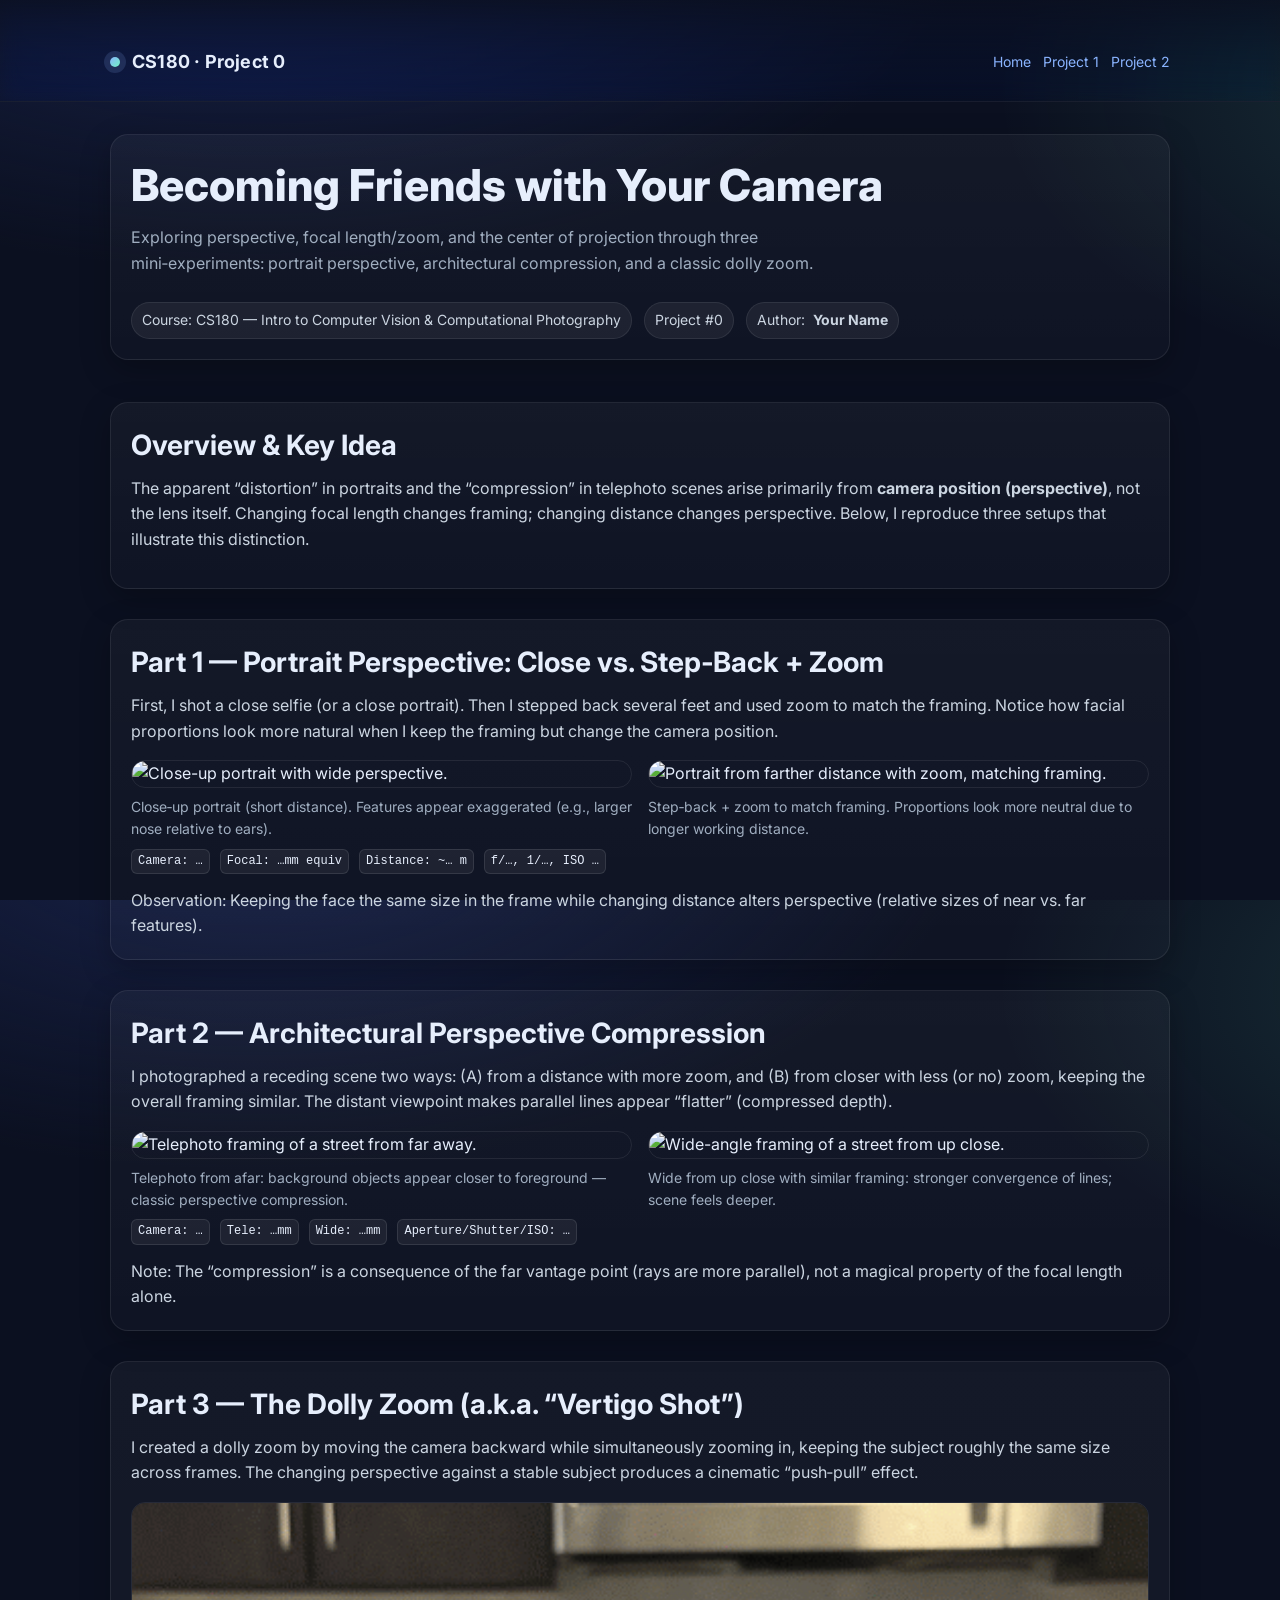
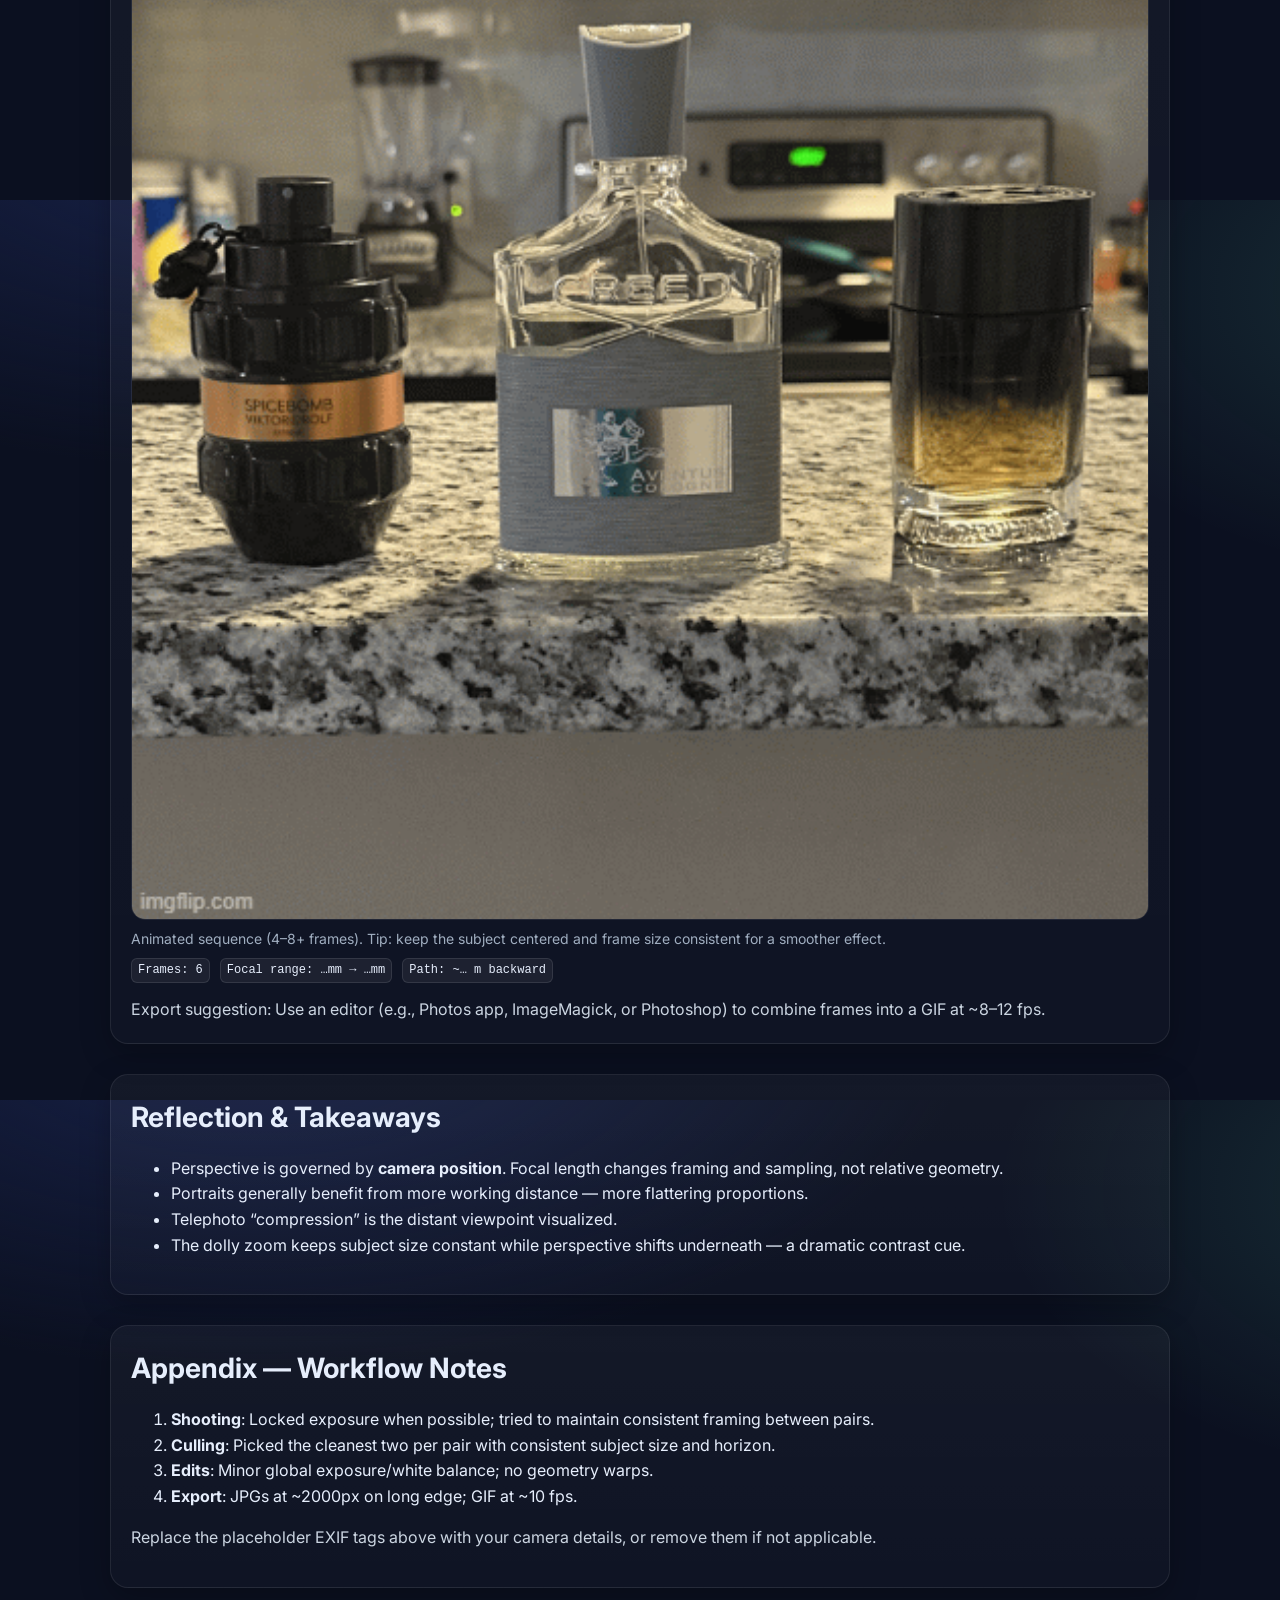
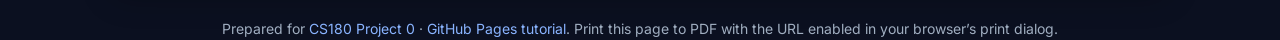
==== 0/index.html @ 9a2468c7 "next" ====
<!doctype html>
<html lang="en">
<head>
  <meta charset="utf-8" />
  <meta name="viewport" content="width=device-width, initial-scale=1" />
  <title>CS180 Project 0 — Becoming Friends with Your Camera</title>
  <meta name="description" content="CS180 Proj0: Selfie perspective, architectural perspective compression, and a dolly zoom GIF." />
  <link rel="preconnect" href="https://fonts.googleapis.com">
  <link rel="preconnect" href="https://fonts.gstatic.com" crossorigin>
  <link href="https://fonts.googleapis.com/css2?family=Inter:wght@400;500;600;800&display=swap" rel="stylesheet">
  <style>
    :root {
      --bg: #0b1020;
      --card: #111836;
      --muted: #a0aec0;
      --ink: #e6eefc;
      --accent: #8ab4ff;
      --accent2: #70f3c4;
      --ring: rgba(138, 180, 255, 0.45);
    }
    * { box-sizing: border-box; }
    html, body { height: 100%; }
    body {
      margin: 0; font-family: Inter, system-ui, -apple-system, Segoe UI, Roboto, Arial, sans-serif;
      color: var(--ink); background: radial-gradient(1200px 600px at 20% -10%, #18224a 0%, transparent 60%),
                          radial-gradient(900px 500px at 120% 10%, rgba(112,243,196,0.15) 0%, transparent 60%),
                          var(--bg);
      line-height: 1.6;
    }
    a { color: var(--accent); text-decoration: none; }
    a:hover { text-decoration: underline; }

    /* Layout */
    .container { width: 100%; max-width: 1100px; margin: 0 auto; padding: 0 20px; }
    header {
      padding: 48px 0 24px; position: sticky; top: 0; backdrop-filter: saturate(150%) blur(10px);
      background: linear-gradient(to bottom, rgba(11,16,32,0.8), rgba(11,16,32,0.3), transparent);
      border-bottom: 1px solid rgba(255,255,255,0.06);
      z-index: 20;
    }
    .brand { display: flex; align-items: center; gap: 12px; }
    .brand .dot { width: 10px; height: 10px; border-radius: 999px; background: linear-gradient(135deg, var(--accent), var(--accent2)); box-shadow: 0 0 0 6px rgba(138,180,255,0.15); }
    .brand h1 { font-size: 18px; margin: 0; font-weight: 700; letter-spacing: 0.2px; }

    .hero { padding: 32px 0 12px; }
    .title { font-size: clamp(28px, 4vw, 44px); line-height: 1.1; margin: 6px 0 10px; font-weight: 800; }
    .subtitle { color: var(--muted); max-width: 70ch; }
    .meta { margin-top: 10px; color: #cbd5e1; font-size: 14px; display:inline-flex; gap: 12px; align-items:center }
    .pill { display: inline-flex; align-items: center; gap: 8px; padding: 6px 10px; border-radius: 999px; background: rgba(255,255,255,0.06); border: 1px solid rgba(255,255,255,0.08); }

    .card { background: linear-gradient(180deg, rgba(255,255,255,0.04), rgba(255,255,255,0.02)); border: 1px solid rgba(255,255,255,0.08); border-radius: 18px; padding: 20px; box-shadow: 0 10px 30px rgba(0,0,0,0.25); }
    .section { margin: 30px 0; }
    .section h2 { margin: 0 0 8px; font-size: clamp(22px, 3vw, 28px); }
    .section p.lead { margin-top: 0; color: #cbd5e1; }

    .grid { display: grid; grid-template-columns: 1fr; gap: 16px; }
    @media (min-width: 860px) { .grid.two { grid-template-columns: 1fr 1fr; } }

    figure { margin: 0; display: grid; gap: 8px; }
    figure img, video { width: 100%; height: auto; border-radius: 14px; border: 1px solid rgba(255,255,255,0.08); display:block; }
    figcaption { font-size: 14px; color: var(--muted); }

    /* Details */
    .details { display: grid; gap: 8px; margin-top: 8px; }
    .details .row { display:flex; gap:10px; flex-wrap:wrap }
    .kbd { font-family: ui-monospace, SFMono-Regular, Menlo, Consolas, "Liberation Mono", monospace; font-size: 12px; padding: 2px 6px; border-radius: 6px; background: rgba(255,255,255,0.06); border: 1px solid rgba(255,255,255,0.1) }

    /* Footer */
    footer { margin: 40px 0 60px; color: var(--muted); text-align: center; font-size: 14px; }

    /* Simple lightbox on click */
    .lightbox img { cursor: zoom-in; }
    .lightbox.open { position: fixed; inset: 0; background: rgba(7,10,22,0.85); display: grid; place-items: center; padding: 40px; z-index: 50; }
    .lightbox.open img { max-width: min(1200px, 92vw); max-height: 90vh; border-radius: 18px; box-shadow: 0 20px 60px rgba(0,0,0,0.55); cursor: zoom-out; }
  </style>
</head>
<body>
  <header>
    <div class="container brand">
      <span class="dot" aria-hidden="true"></span>
      <h1>CS180 · Project 0</h1>
      <nav style="margin-left:auto;font-size:14px;display:flex;gap:12px">
        <a href="../">Home</a>
        <a href="../1/">Project 1</a>
        <a href="../2/">Project 2</a>
      </nav>
    </div>
  </header>

  <main class="container">
    <section class="hero">
      <div class="card">
        <h2 class="title">Becoming Friends with Your Camera</h2>
        <p class="subtitle">Exploring perspective, focal length/zoom, and the center of projection through three mini‑experiments: portrait perspective, architectural compression, and a classic dolly zoom.</p>
        <div class="meta">
          <span class="pill">Course: CS180 — Intro to Computer Vision & Computational Photography</span>
          <span class="pill">Project #0</span>
          <span class="pill">Author: <strong>Your Name</strong></span>
        </div>
      </div>
    </section>

    <!-- Overview / Thoughts -->
    <section class="section">
      <div class="card">
        <h2>Overview & Key Idea</h2>
        <p class="lead">The apparent “distortion” in portraits and the “compression” in telephoto scenes arise primarily from <strong>camera position (perspective)</strong>, not the lens itself. Changing focal length changes framing; changing distance changes perspective. Below, I reproduce three setups that illustrate this distinction.</p>
      </div>
    </section>

    <!-- Part 1: Selfie (Wrong vs Right) -->
    <section class="section">
      <div class="card">
        <h2>Part 1 — Portrait Perspective: Close vs. Step‑Back + Zoom</h2>
        <p class="lead">First, I shot a close selfie (or a close portrait). Then I stepped back several feet and used zoom to match the framing. Notice how facial proportions look more natural when I keep the framing but change the camera position.</p>
        <div class="grid two">
          <figure class="lightbox" onclick="openLightbox(event)">
            <!-- Replace src with your actual image path -->
            <img src="./media/selfie_close.jpg" alt="Close-up portrait with wide perspective." loading="lazy" />
            <figcaption>Close‑up portrait (short distance). Features appear exaggerated (e.g., larger nose relative to ears).</figcaption>
          </figure>
          <figure class="lightbox" onclick="openLightbox(event)">
            <img src="./media/selfie_zoom.jpg" alt="Portrait from farther distance with zoom, matching framing." loading="lazy" />
            <figcaption>Step‑back + zoom to match framing. Proportions look more neutral due to longer working distance.</figcaption>
          </figure>
        </div>
        <div class="details">
          <div class="row">
            <span class="kbd">Camera: …</span>
            <span class="kbd">Focal: …mm equiv</span>
            <span class="kbd">Distance: ~… m</span>
            <span class="kbd">f/…, 1/…, ISO …</span>
          </div>
          <p style="margin:6px 0 0;color:#cbd5e1">Observation: Keeping the face the same size in the frame while changing distance alters perspective (relative sizes of near vs. far features).</p>
        </div>
      </div>
    </section>

    <!-- Part 2: Architectural Perspective Compression -->
    <section class="section">
      <div class="card">
        <h2>Part 2 — Architectural Perspective Compression</h2>
        <p class="lead">I photographed a receding scene two ways: (A) from a distance with more zoom, and (B) from closer with less (or no) zoom, keeping the overall framing similar. The distant viewpoint makes parallel lines appear “flatter” (compressed depth).</p>
        <div class="grid two">
          <figure class="lightbox" onclick="openLightbox(event)">
            <img src="./media/street_tele.jpg" alt="Telephoto framing of a street from far away." loading="lazy" />
            <figcaption>Telephoto from afar: background objects appear closer to foreground — classic perspective compression.</figcaption>
          </figure>
          <figure class="lightbox" onclick="openLightbox(event)">
            <img src="./media/street_wide.jpg" alt="Wide-angle framing of a street from up close." loading="lazy" />
            <figcaption>Wide from up close with similar framing: stronger convergence of lines; scene feels deeper.</figcaption>
          </figure>
        </div>
        <div class="details">
          <div class="row">
            <span class="kbd">Camera: …</span>
            <span class="kbd">Tele: …mm</span>
            <span class="kbd">Wide: …mm</span>
            <span class="kbd">Aperture/Shutter/ISO: …</span>
          </div>
          <p style="margin:6px 0 0;color:#cbd5e1">Note: The “compression” is a consequence of the far vantage point (rays are more parallel), not a magical property of the focal length alone.</p>
        </div>
      </div>
    </section>

    <!-- Part 3: Dolly Zoom -->
    <section class="section">
      <div class="card">
        <h2>Part 3 — The Dolly Zoom (a.k.a. “Vertigo Shot”)</h2>
        <p class="lead">I created a dolly zoom by moving the camera backward while simultaneously zooming in, keeping the subject roughly the same size across frames. The changing perspective against a stable subject produces a cinematic “push‑pull” effect.</p>
        <figure class="lightbox" style="margin-top:10px" onclick="openLightbox(event)">
          <!-- Replace with your exported animated GIF -->
          <img src="./media/dolly_zoom.gif" alt="Animated GIF showing a dolly zoom sequence." loading="lazy" />
          <figcaption>Animated sequence (4–8+ frames). Tip: keep the subject centered and frame size consistent for a smoother effect.</figcaption>
        </figure>
        <div class="details">
          <div class="row">
            <span class="kbd">Frames: 6</span>
            <span class="kbd">Focal range: …mm → …mm</span>
            <span class="kbd">Path: ~… m backward</span>
          </div>
          <p style="margin:6px 0 0;color:#cbd5e1">Export suggestion: Use an editor (e.g., Photos app, ImageMagick, or Photoshop) to combine frames into a GIF at ~8–12 fps.</p>
        </div>
      </div>
    </section>

    <!-- Reflection / Takeaways -->
    <section class="section">
      <div class="card">
        <h2>Reflection & Takeaways</h2>
        <ul>
          <li>Perspective is governed by <strong>camera position</strong>. Focal length changes framing and sampling, not relative geometry.</li>
          <li>Portraits generally benefit from more working distance — more flattering proportions.</li>
          <li>Telephoto “compression” is the distant viewpoint visualized.</li>
          <li>The dolly zoom keeps subject size constant while perspective shifts underneath — a dramatic contrast cue.</li>
        </ul>
      </div>
    </section>

    <!-- Appendix: How I Shot This -->
    <section class="section">
      <div class="card">
        <h2>Appendix — Workflow Notes</h2>
        <ol>
          <li><strong>Shooting</strong>: Locked exposure when possible; tried to maintain consistent framing between pairs.</li>
          <li><strong>Culling</strong>: Picked the cleanest two per pair with consistent subject size and horizon.</li>
          <li><strong>Edits</strong>: Minor global exposure/white balance; no geometry warps.</li>
          <li><strong>Export</strong>: JPGs at ~2000px on long edge; GIF at ~10 fps.</li>
        </ol>
        <p style="color:#cbd5e1">Replace the placeholder EXIF tags above with your camera details, or remove them if not applicable.</p>
      </div>
    </section>
  </main>

  <footer class="container">
    <p>
      Prepared for <a href="https://cal-cs180.github.io/fa25/hw/proj0/index.html">CS180 Project 0</a> · <a href="https://cal-cs180.github.io/fa25/hw/gh-pages.html">GitHub Pages tutorial</a>. Print this page to PDF with the URL enabled in your browser’s print dialog.
    </p>
  </footer>

  <script>
    // Minimal “lightbox”: clicking any figure toggles a full-screen preview.
    function openLightbox(e) {
      const fig = e.currentTarget;
      fig.classList.add('open');
      function close(ev) {
        if (ev.target.tagName === 'IMG' || ev.target === fig) {
          fig.classList.remove('open');
          fig.removeEventListener('click', close);
        }
      }
      fig.addEventListener('click', close);
    }
  </script>
</body>
</html>
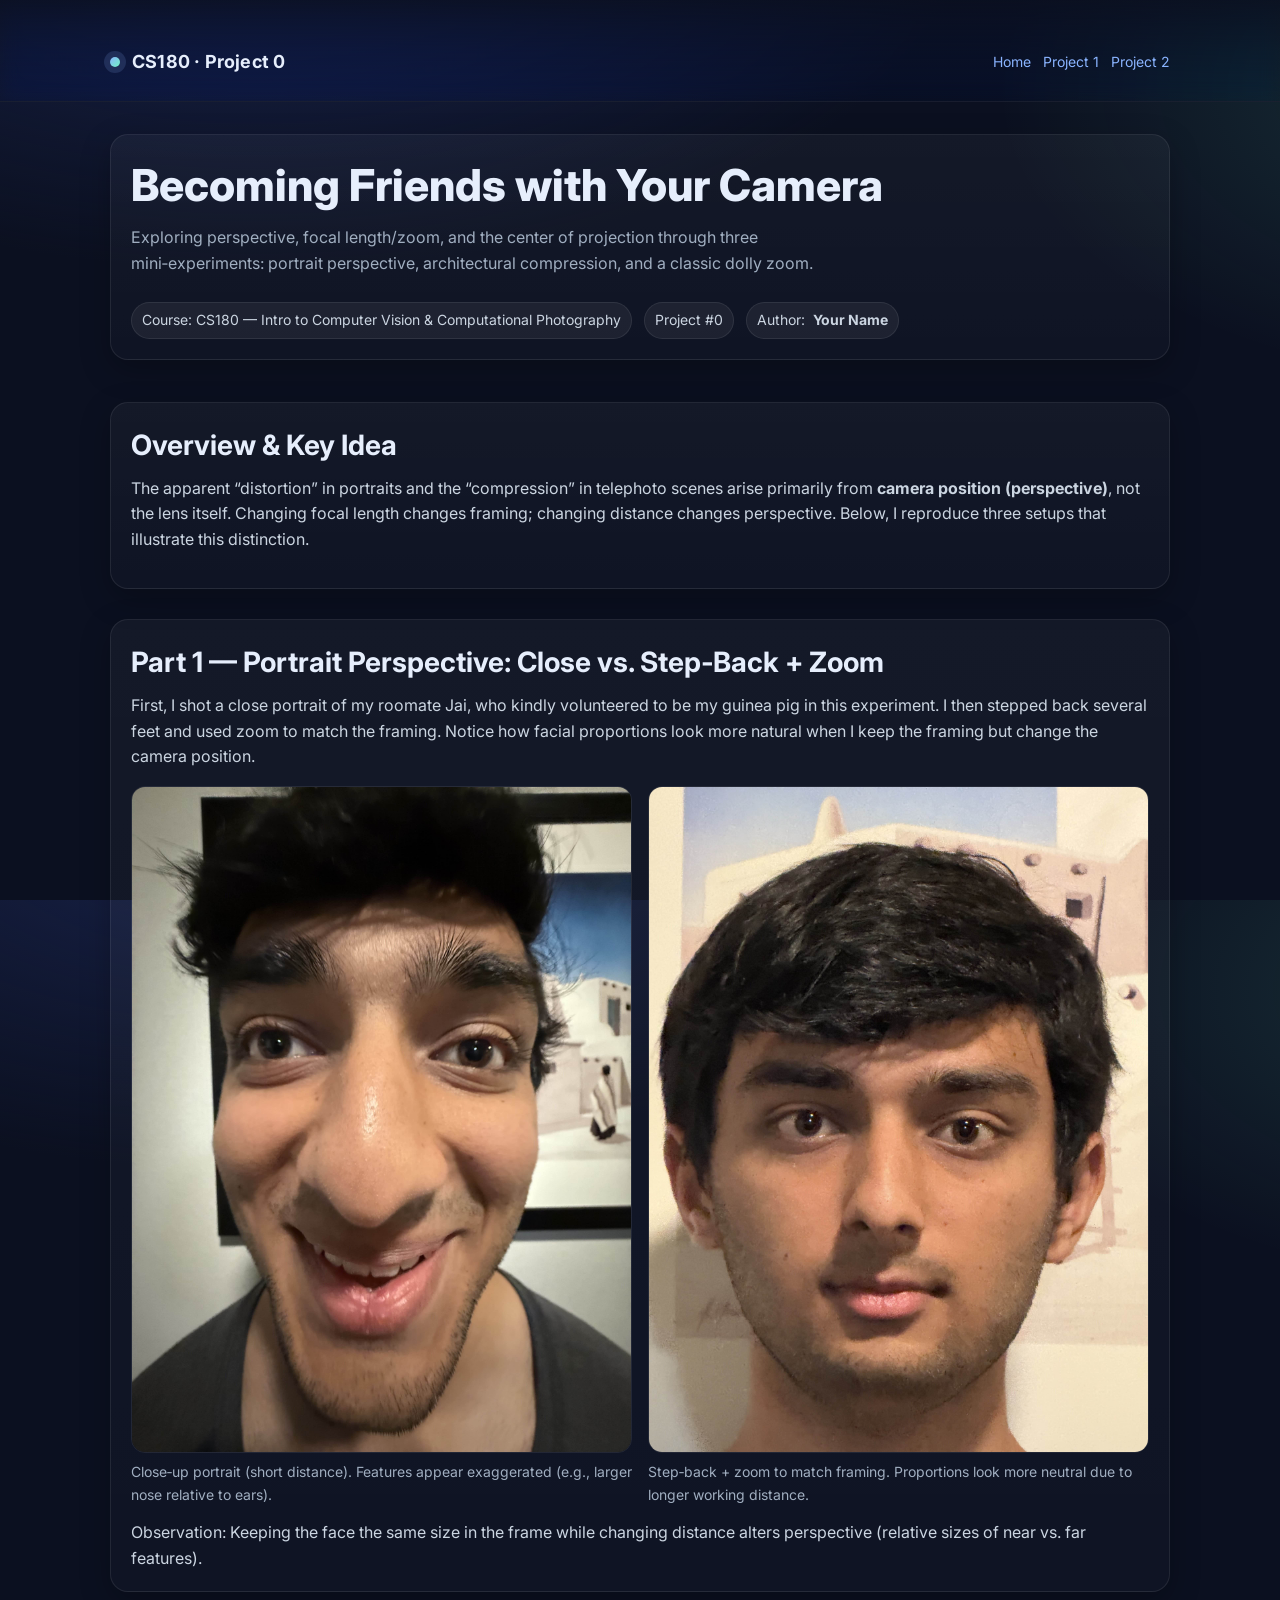
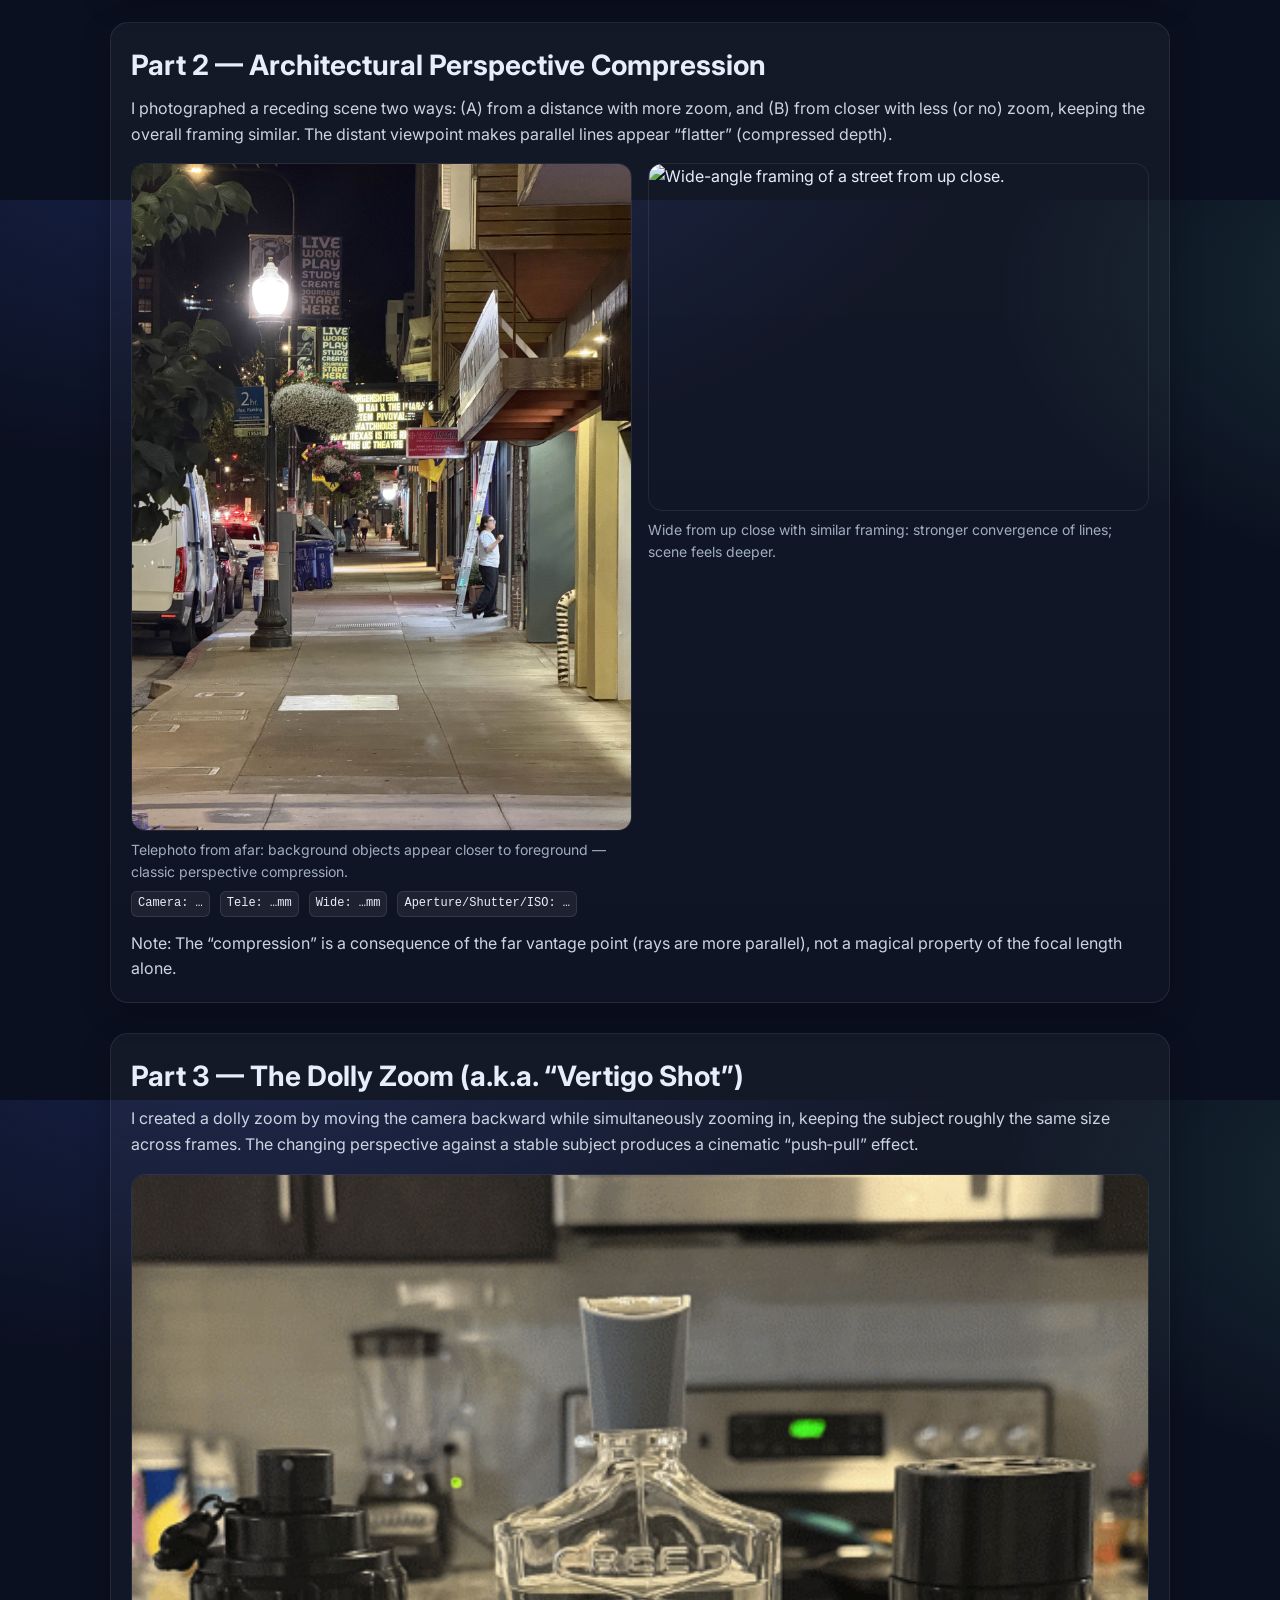
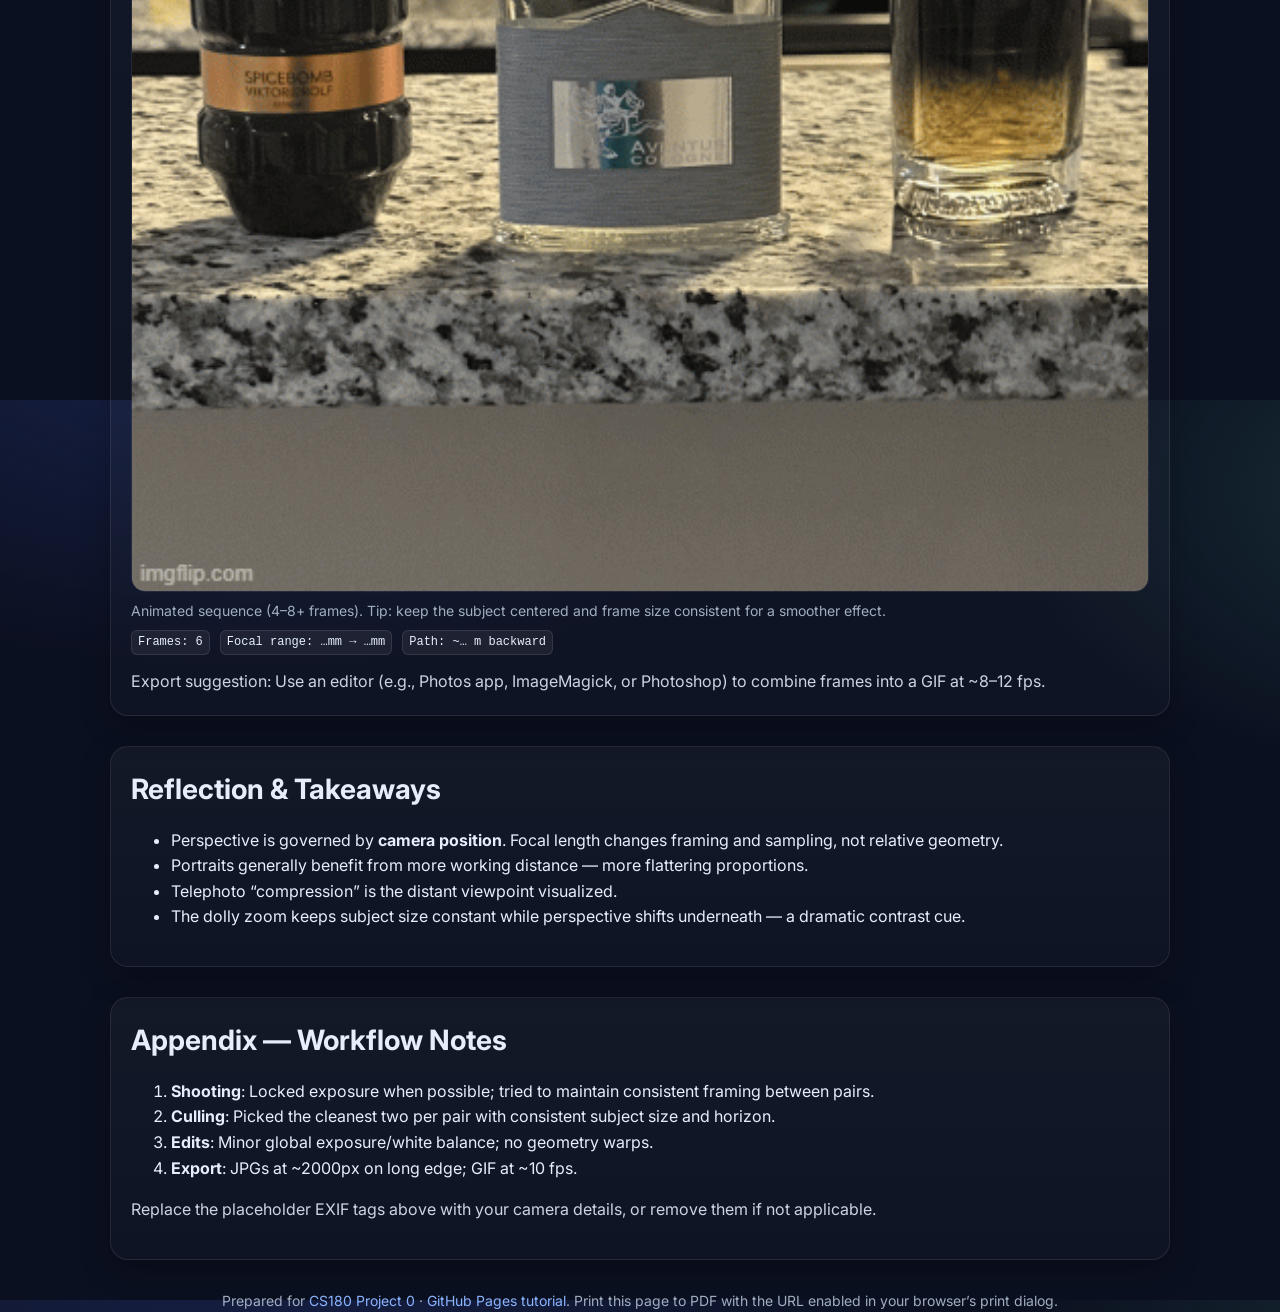
==== commit 2b0d3c77: "final?" ====
--- a/0/index.html
+++ b/0/index.html
@@ -112,7 +112,7 @@
     <section class="section">
       <div class="card">
         <h2>Part 1 — Portrait Perspective: Close vs. Step‑Back + Zoom</h2>
-        <p class="lead">First, I shot a close selfie (or a close portrait). Then I stepped back several feet and used zoom to match the framing. Notice how facial proportions look more natural when I keep the framing but change the camera position.</p>
+        <p class="lead">First, I shot a close portrait of my roomate Jai, who kindly volunteered to be my guinea pig in this experiment. I then stepped back several feet and used zoom to match the framing. Notice how facial proportions look more natural when I keep the framing but change the camera position.</p>
         <div class="grid two">
           <figure class="lightbox" onclick="openLightbox(event)">
             <!-- Replace src with your actual image path -->
@@ -125,12 +125,6 @@
           </figure>
         </div>
         <div class="details">
-          <div class="row">
-            <span class="kbd">Camera: …</span>
-            <span class="kbd">Focal: …mm equiv</span>
-            <span class="kbd">Distance: ~… m</span>
-            <span class="kbd">f/…, 1/…, ISO …</span>
-          </div>
           <p style="margin:6px 0 0;color:#cbd5e1">Observation: Keeping the face the same size in the frame while changing distance alters perspective (relative sizes of near vs. far features).</p>
         </div>
       </div>
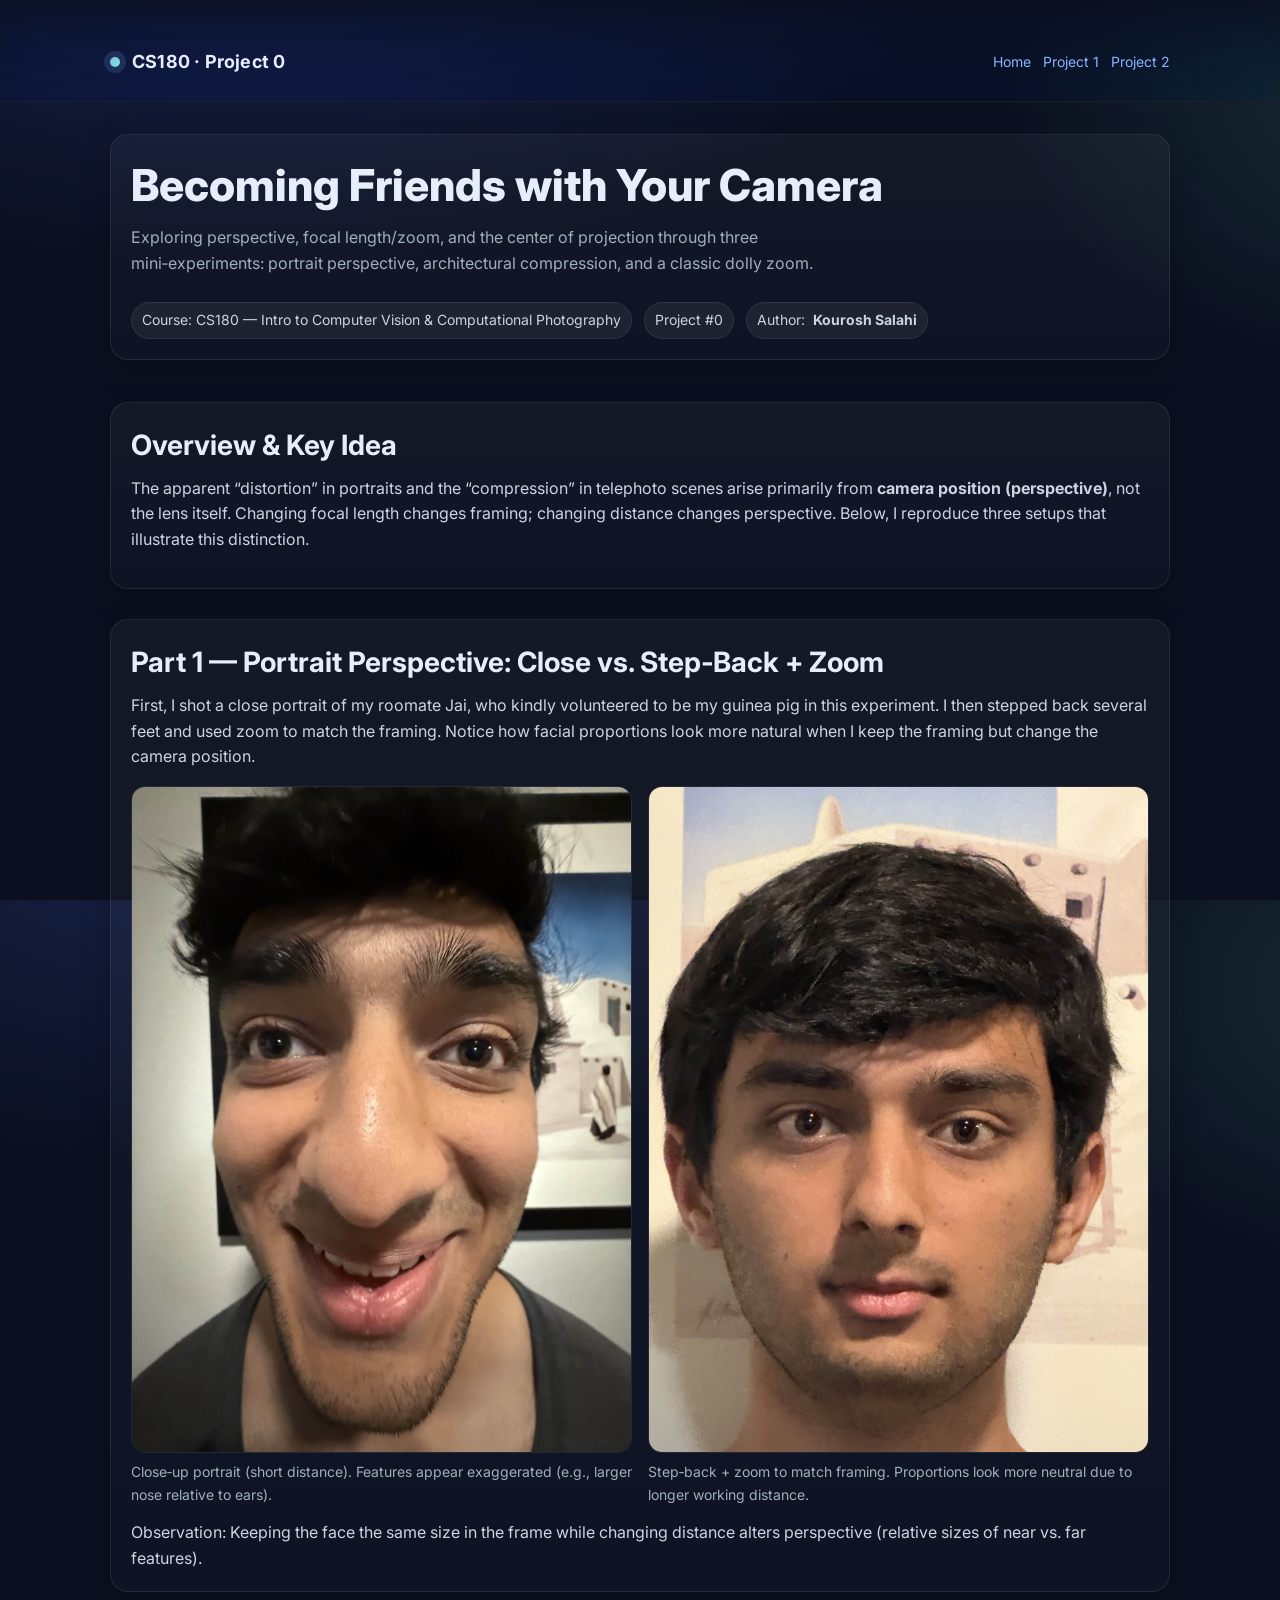
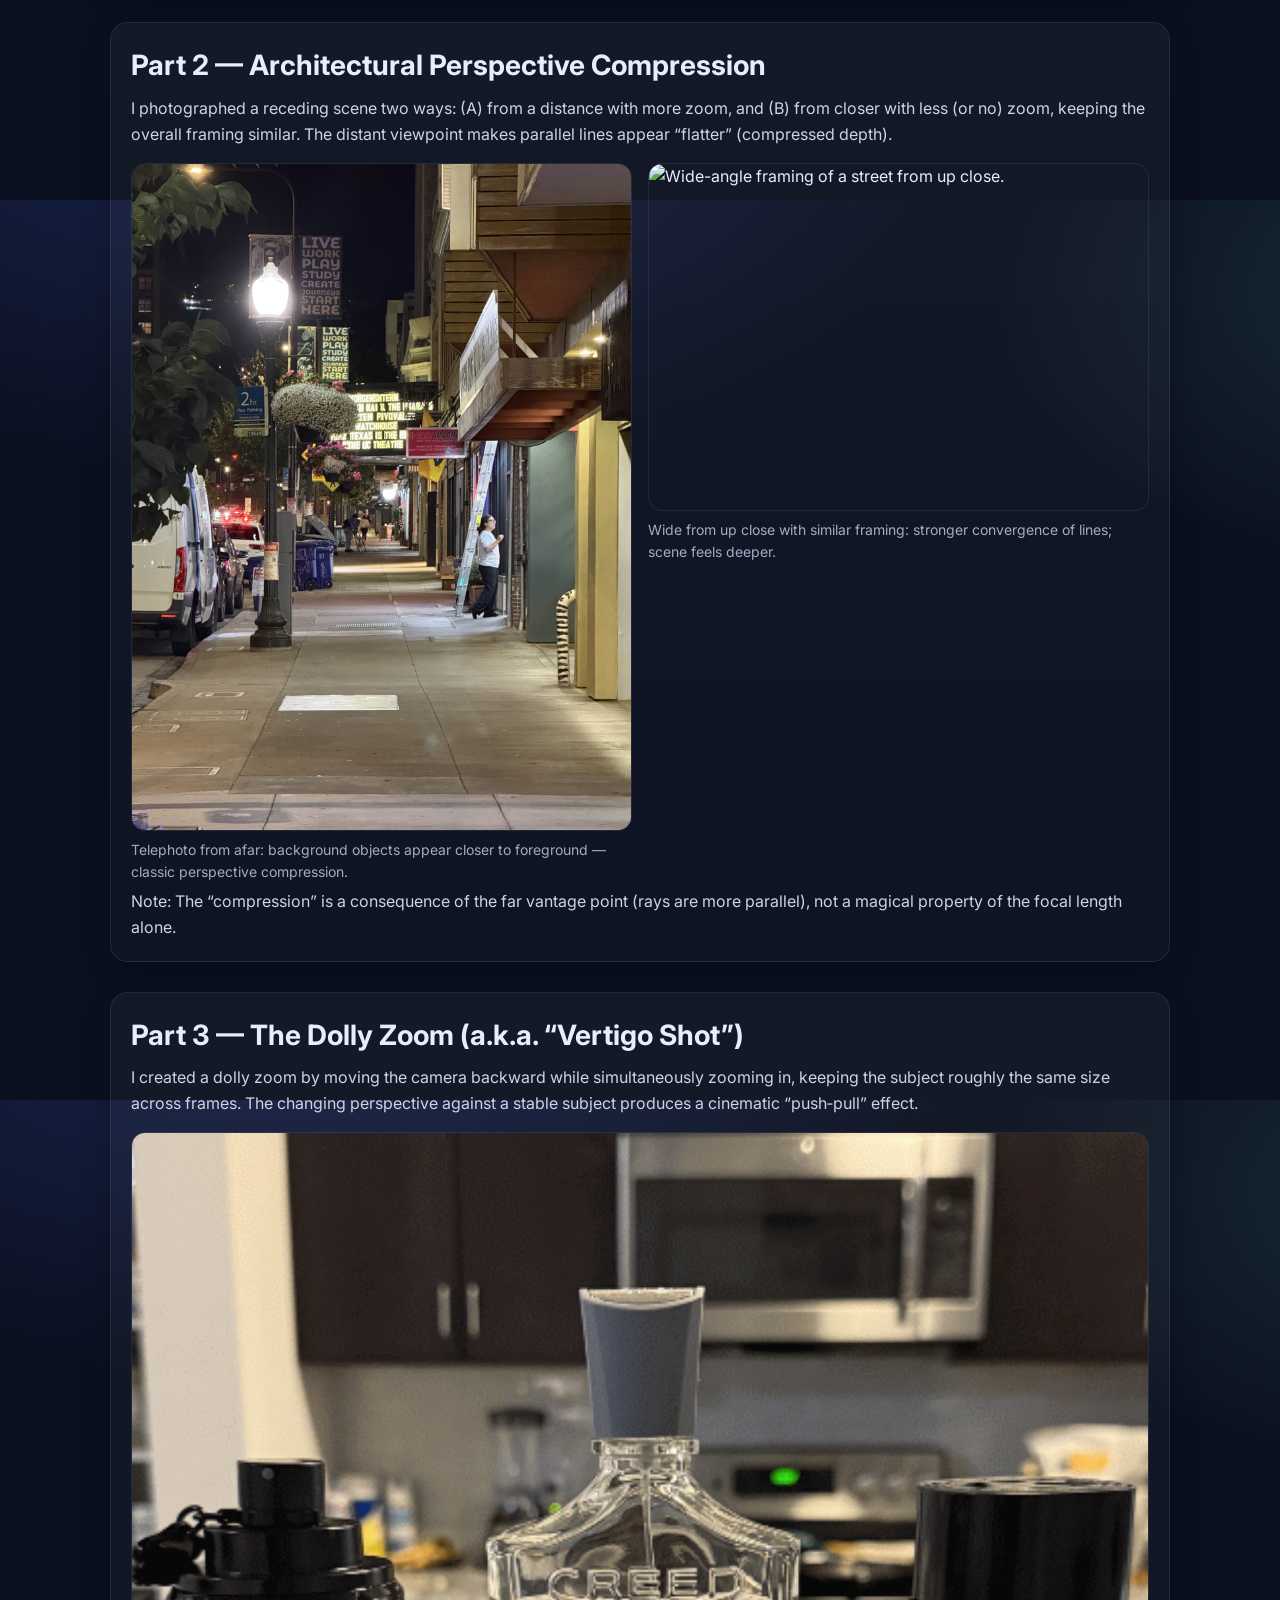
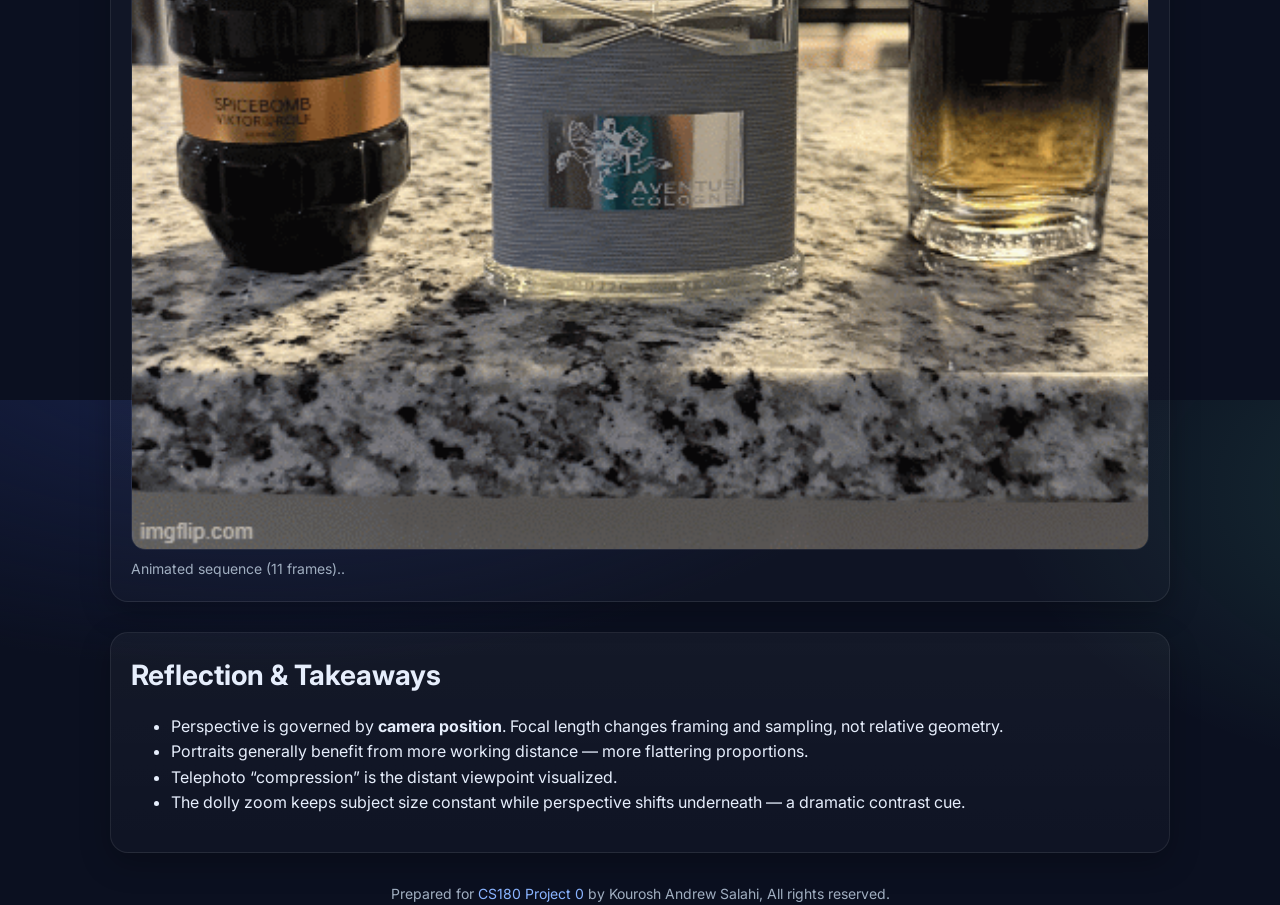
==== commit bdc9bf76: "cleaner" ====
--- a/0/index.html
+++ b/0/index.html
@@ -95,7 +95,7 @@
         <div class="meta">
           <span class="pill">Course: CS180 — Intro to Computer Vision & Computational Photography</span>
           <span class="pill">Project #0</span>
-          <span class="pill">Author: <strong>Your Name</strong></span>
+          <span class="pill">Author: <strong>Kourosh Salahi</strong></span>
         </div>
       </div>
     </section>
@@ -145,13 +145,6 @@
             <figcaption>Wide from up close with similar framing: stronger convergence of lines; scene feels deeper.</figcaption>
           </figure>
         </div>
-        <div class="details">
-          <div class="row">
-            <span class="kbd">Camera: …</span>
-            <span class="kbd">Tele: …mm</span>
-            <span class="kbd">Wide: …mm</span>
-            <span class="kbd">Aperture/Shutter/ISO: …</span>
-          </div>
           <p style="margin:6px 0 0;color:#cbd5e1">Note: The “compression” is a consequence of the far vantage point (rays are more parallel), not a magical property of the focal length alone.</p>
         </div>
       </div>
@@ -165,16 +158,8 @@
         <figure class="lightbox" style="margin-top:10px" onclick="openLightbox(event)">
           <!-- Replace with your exported animated GIF -->
           <img src="./media/dolly_zoom.gif" alt="Animated GIF showing a dolly zoom sequence." loading="lazy" />
-          <figcaption>Animated sequence (4–8+ frames). Tip: keep the subject centered and frame size consistent for a smoother effect.</figcaption>
+          <figcaption>Animated sequence (11 frames)..</figcaption>
         </figure>
-        <div class="details">
-          <div class="row">
-            <span class="kbd">Frames: 6</span>
-            <span class="kbd">Focal range: …mm → …mm</span>
-            <span class="kbd">Path: ~… m backward</span>
-          </div>
-          <p style="margin:6px 0 0;color:#cbd5e1">Export suggestion: Use an editor (e.g., Photos app, ImageMagick, or Photoshop) to combine frames into a GIF at ~8–12 fps.</p>
-        </div>
       </div>
     </section>
 
@@ -191,24 +176,11 @@
       </div>
     </section>
 
-    <!-- Appendix: How I Shot This -->
-    <section class="section">
-      <div class="card">
-        <h2>Appendix — Workflow Notes</h2>
-        <ol>
-          <li><strong>Shooting</strong>: Locked exposure when possible; tried to maintain consistent framing between pairs.</li>
-          <li><strong>Culling</strong>: Picked the cleanest two per pair with consistent subject size and horizon.</li>
-          <li><strong>Edits</strong>: Minor global exposure/white balance; no geometry warps.</li>
-          <li><strong>Export</strong>: JPGs at ~2000px on long edge; GIF at ~10 fps.</li>
-        </ol>
-        <p style="color:#cbd5e1">Replace the placeholder EXIF tags above with your camera details, or remove them if not applicable.</p>
-      </div>
-    </section>
   </main>
 
   <footer class="container">
     <p>
-      Prepared for <a href="https://cal-cs180.github.io/fa25/hw/proj0/index.html">CS180 Project 0</a> · <a href="https://cal-cs180.github.io/fa25/hw/gh-pages.html">GitHub Pages tutorial</a>. Print this page to PDF with the URL enabled in your browser’s print dialog.
+      Prepared for <a href="https://cal-cs180.github.io/fa25/hw/proj0/index.html">CS180 Project 0</a> by Kourosh Andrew Salahi, All rights reserved. 
     </p>
   </footer>
 
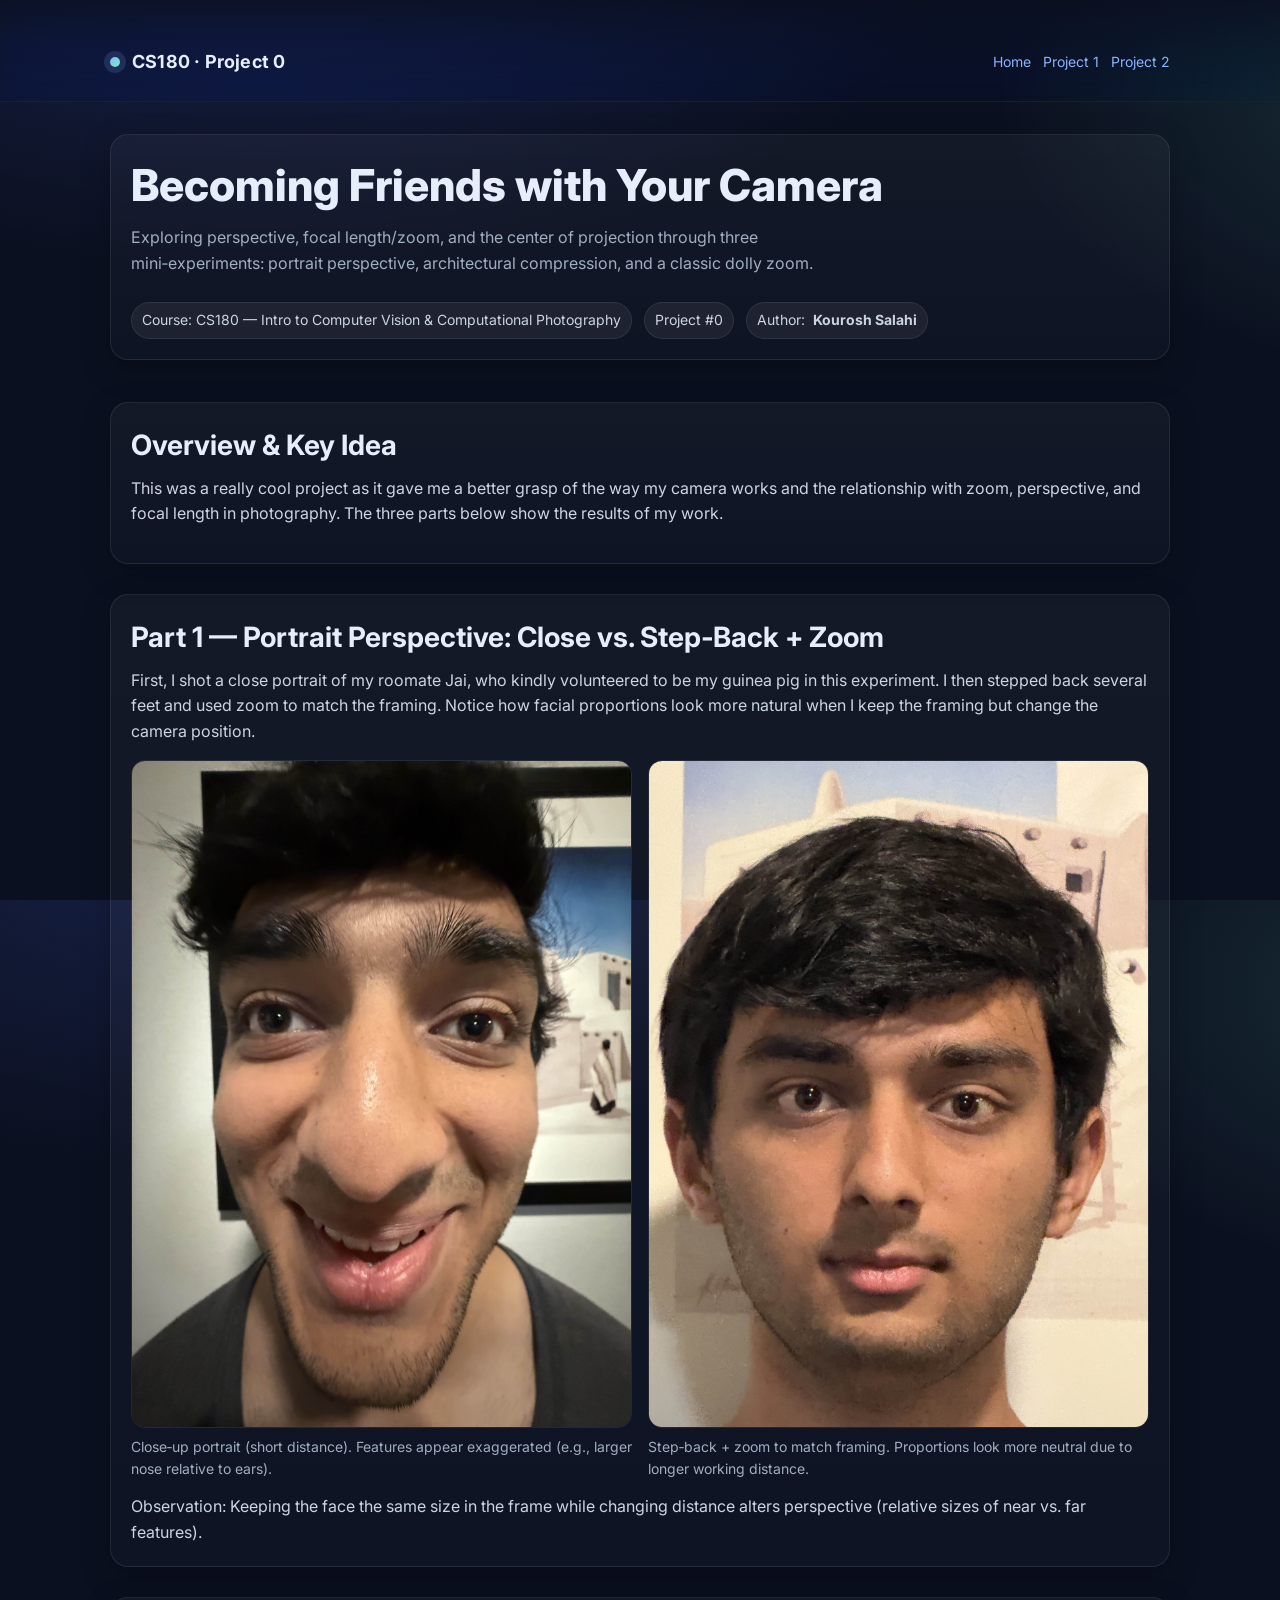
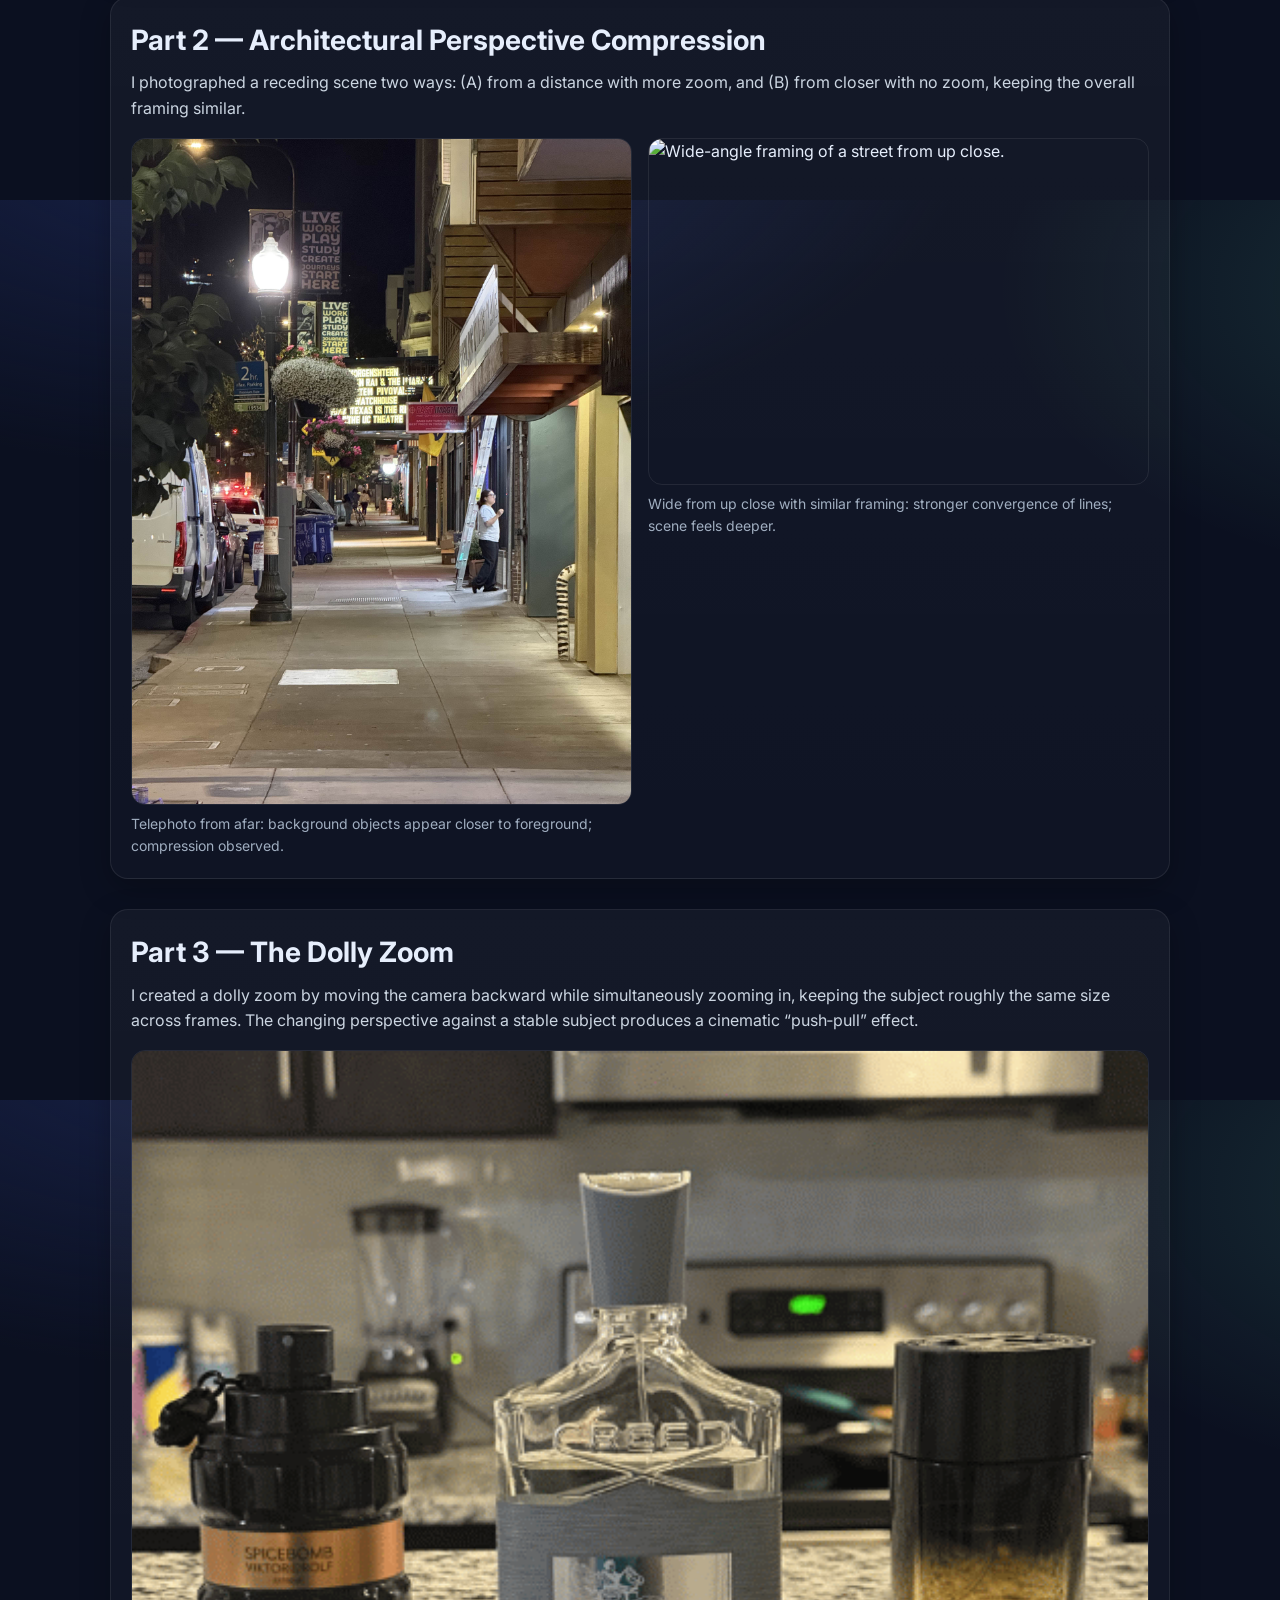
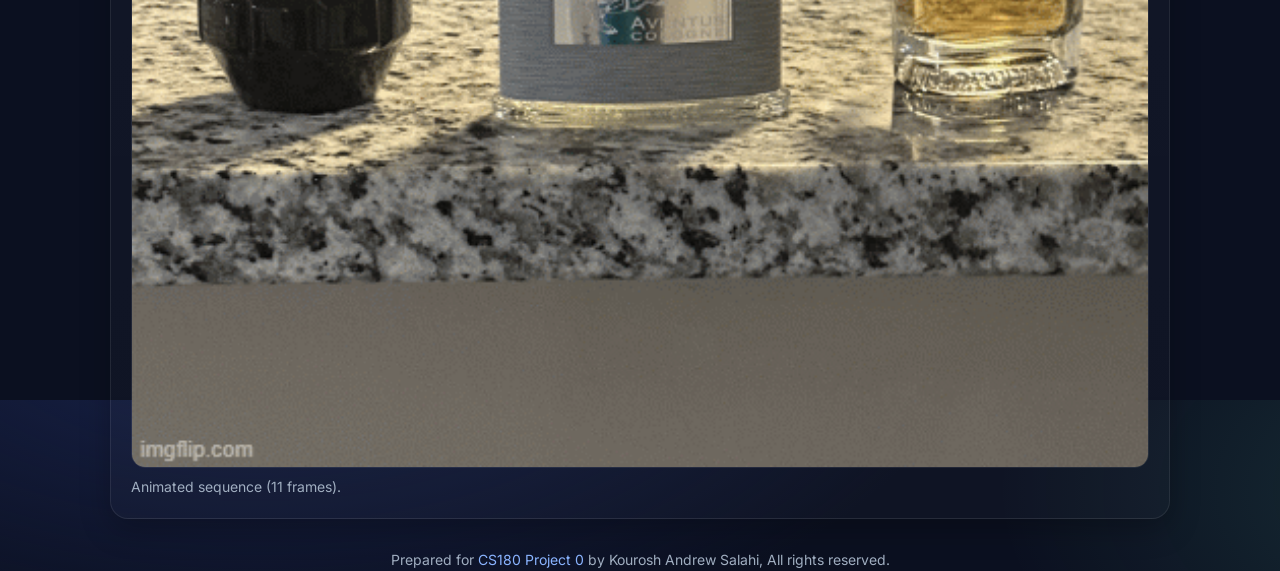
==== commit 6e7a5155: "final" ====
--- a/0/index.html
+++ b/0/index.html
@@ -104,7 +104,7 @@
     <section class="section">
       <div class="card">
         <h2>Overview & Key Idea</h2>
-        <p class="lead">The apparent “distortion” in portraits and the “compression” in telephoto scenes arise primarily from <strong>camera position (perspective)</strong>, not the lens itself. Changing focal length changes framing; changing distance changes perspective. Below, I reproduce three setups that illustrate this distinction.</p>
+        <p class="lead">This was a really cool project as it gave me a better grasp of the way my camera works and the relationship with zoom, perspective, and focal length in photography. The three parts below show the results of my work. </p>
       </div>
     </section>
 
@@ -134,45 +134,29 @@
     <section class="section">
       <div class="card">
         <h2>Part 2 — Architectural Perspective Compression</h2>
-        <p class="lead">I photographed a receding scene two ways: (A) from a distance with more zoom, and (B) from closer with less (or no) zoom, keeping the overall framing similar. The distant viewpoint makes parallel lines appear “flatter” (compressed depth).</p>
+        <p class="lead">I photographed a receding scene two ways: (A) from a distance with more zoom, and (B) from closer with no zoom, keeping the overall framing similar. </p>
         <div class="grid two">
           <figure class="lightbox" onclick="openLightbox(event)">
             <img src="./media/street_tele.jpg" alt="Telephoto framing of a street from far away." loading="lazy" />
-            <figcaption>Telephoto from afar: background objects appear closer to foreground — classic perspective compression.</figcaption>
+            <figcaption>Telephoto from afar: background objects appear closer to foreground; compression observed.</figcaption>
           </figure>
           <figure class="lightbox" onclick="openLightbox(event)">
             <img src="./media/street_wide.jpg" alt="Wide-angle framing of a street from up close." loading="lazy" />
             <figcaption>Wide from up close with similar framing: stronger convergence of lines; scene feels deeper.</figcaption>
           </figure>
-        </div>
-          <p style="margin:6px 0 0;color:#cbd5e1">Note: The “compression” is a consequence of the far vantage point (rays are more parallel), not a magical property of the focal length alone.</p>
-        </div>
       </div>
     </section>
 
     <!-- Part 3: Dolly Zoom -->
     <section class="section">
       <div class="card">
-        <h2>Part 3 — The Dolly Zoom (a.k.a. “Vertigo Shot”)</h2>
+        <h2>Part 3 — The Dolly Zoom </h2>
         <p class="lead">I created a dolly zoom by moving the camera backward while simultaneously zooming in, keeping the subject roughly the same size across frames. The changing perspective against a stable subject produces a cinematic “push‑pull” effect.</p>
         <figure class="lightbox" style="margin-top:10px" onclick="openLightbox(event)">
           <!-- Replace with your exported animated GIF -->
           <img src="./media/dolly_zoom.gif" alt="Animated GIF showing a dolly zoom sequence." loading="lazy" />
-          <figcaption>Animated sequence (11 frames)..</figcaption>
+          <figcaption>Animated sequence (11 frames).</figcaption>
         </figure>
-      </div>
-    </section>
-
-    <!-- Reflection / Takeaways -->
-    <section class="section">
-      <div class="card">
-        <h2>Reflection & Takeaways</h2>
-        <ul>
-          <li>Perspective is governed by <strong>camera position</strong>. Focal length changes framing and sampling, not relative geometry.</li>
-          <li>Portraits generally benefit from more working distance — more flattering proportions.</li>
-          <li>Telephoto “compression” is the distant viewpoint visualized.</li>
-          <li>The dolly zoom keeps subject size constant while perspective shifts underneath — a dramatic contrast cue.</li>
-        </ul>
       </div>
     </section>
 
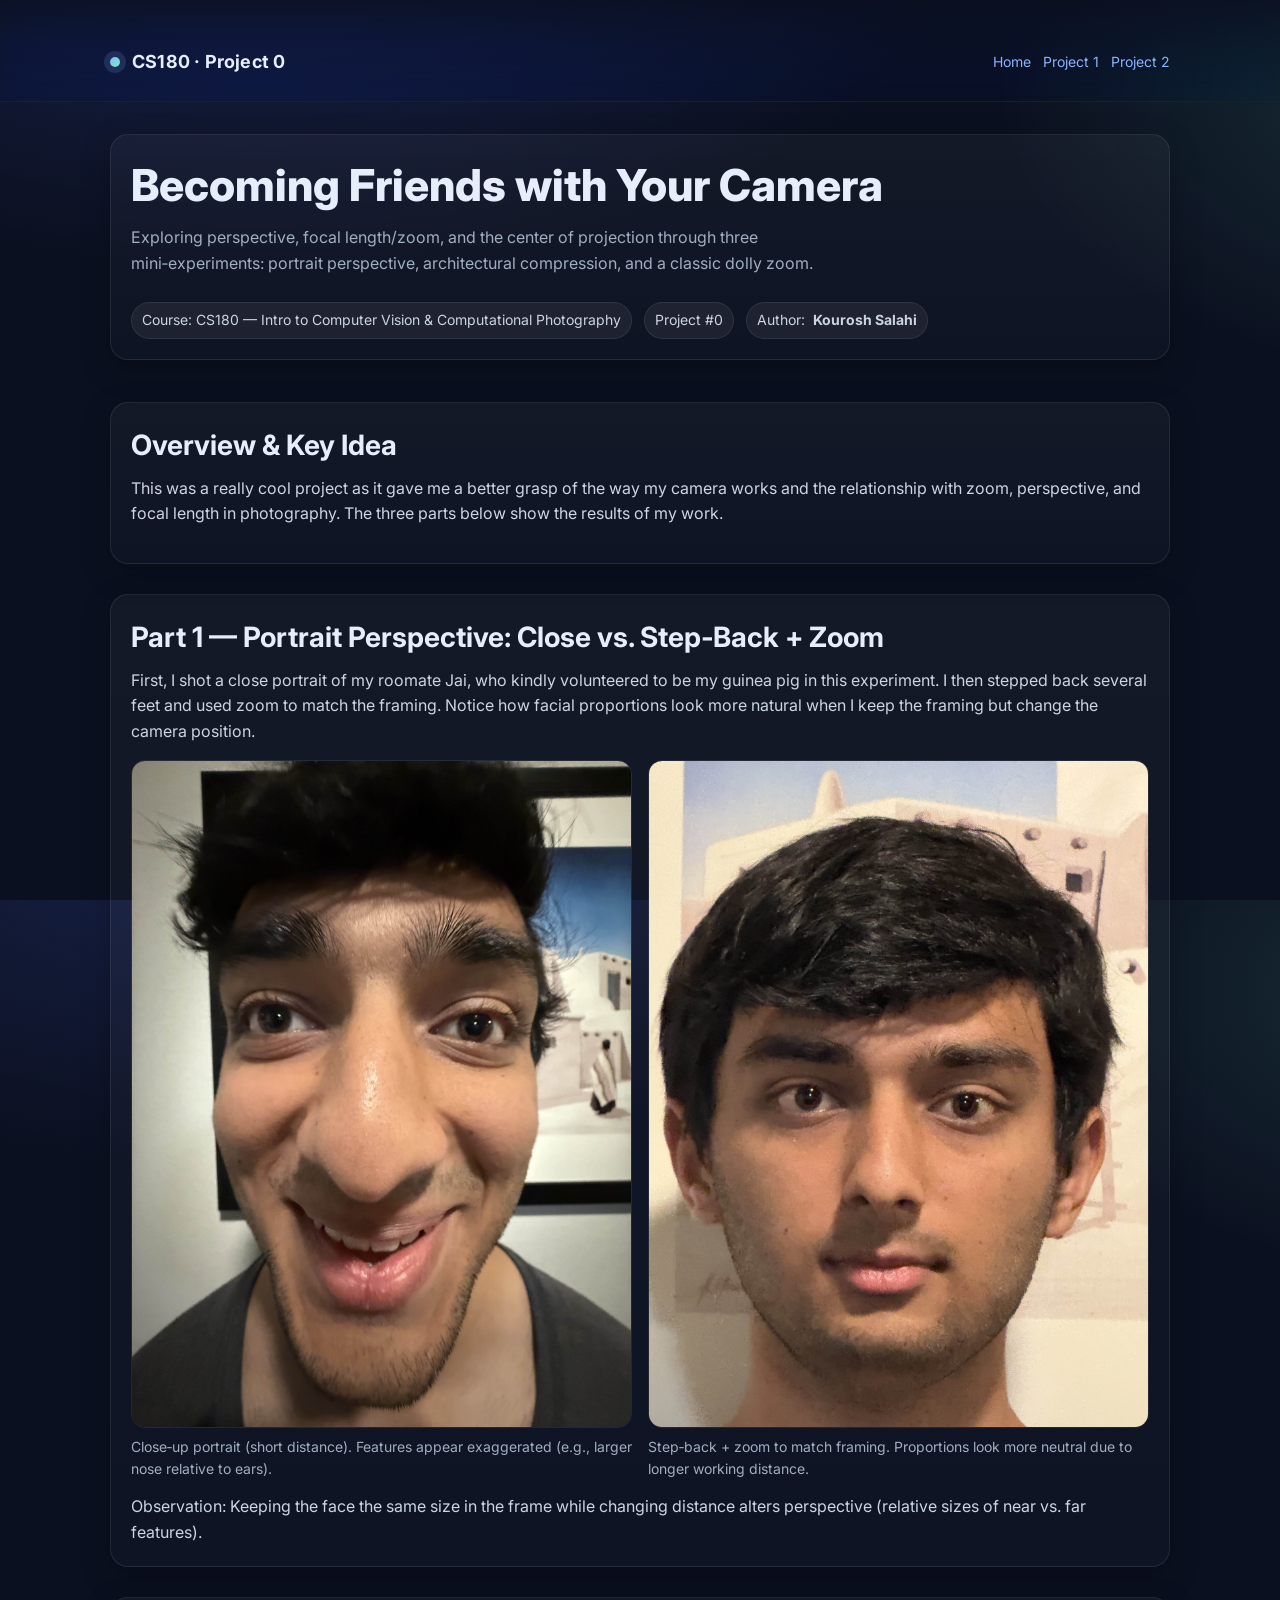
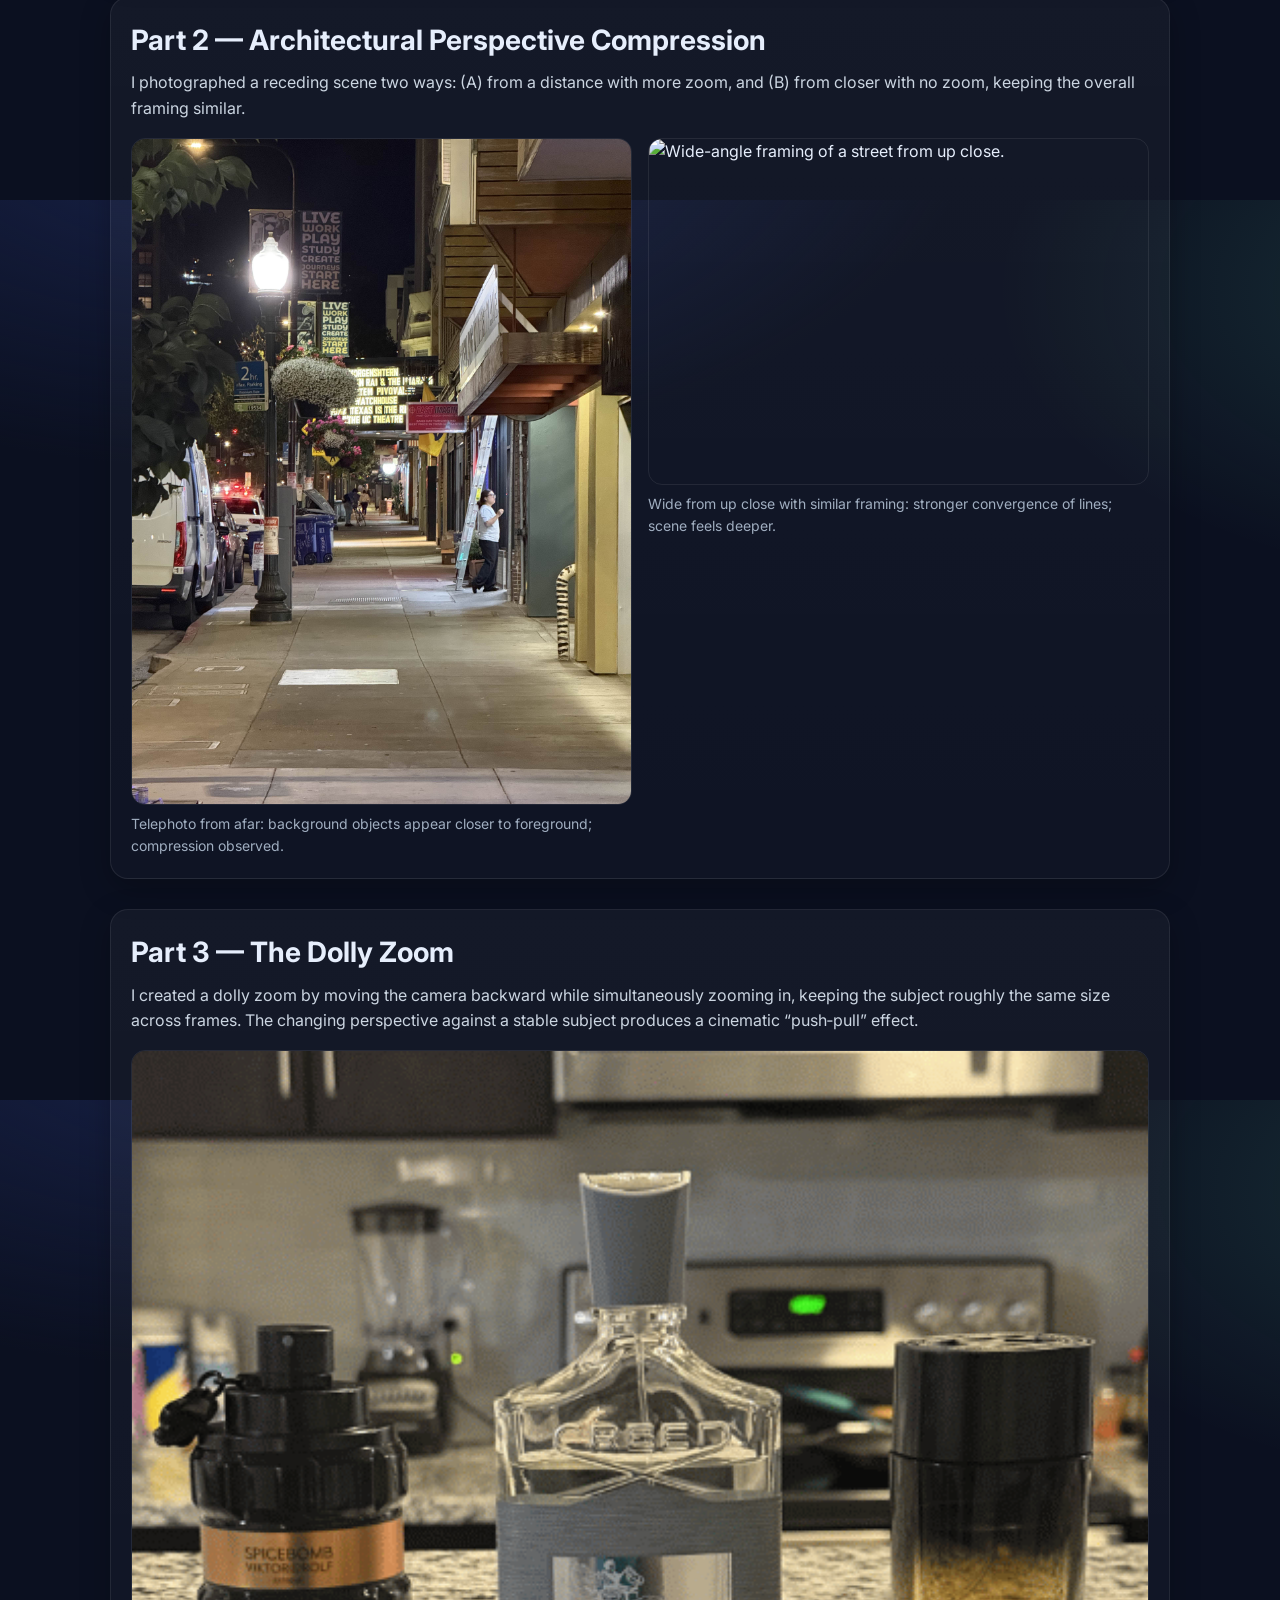
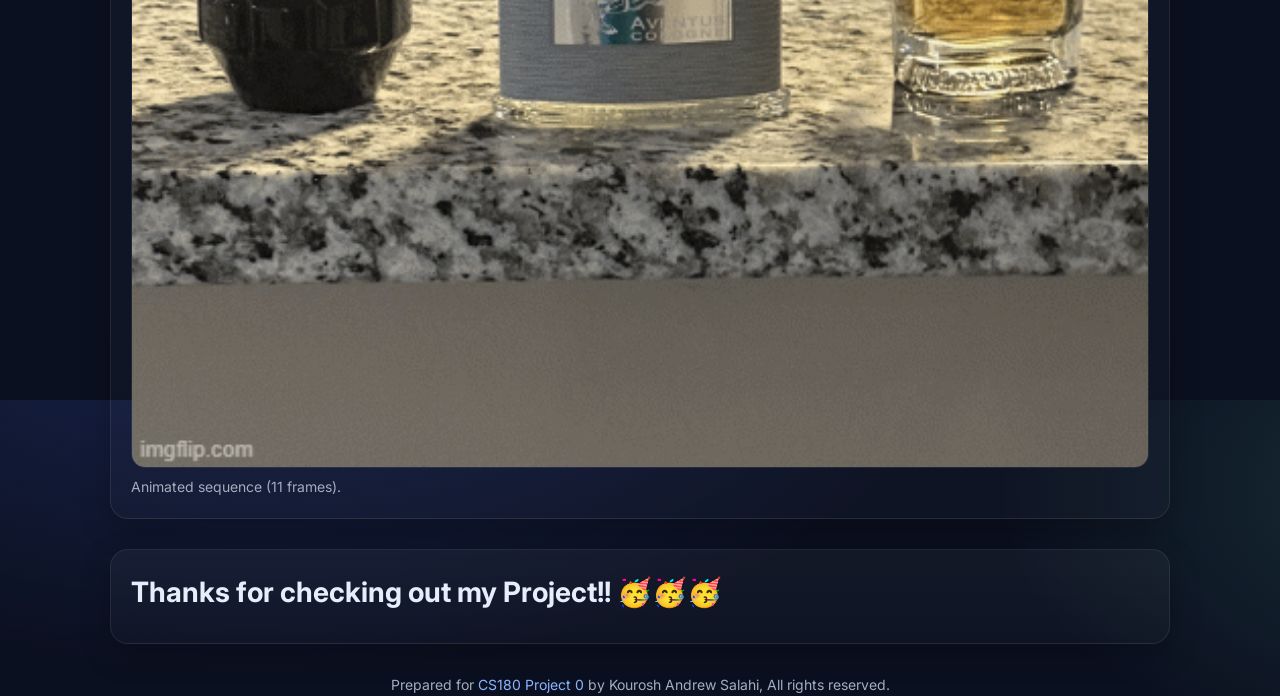
==== commit 40e3ff63: "final done final" ====
--- a/0/index.html
+++ b/0/index.html
@@ -160,6 +160,13 @@
       </div>
     </section>
 
+    <!-- Reflection / Takeaways -->
+    <section class="section">
+      <div class="card">
+        <h2>Thanks for checking out my Project!! 🥳🥳🥳</h2>
+      </div>
+    </section>
+
   </main>
 
   <footer class="container">
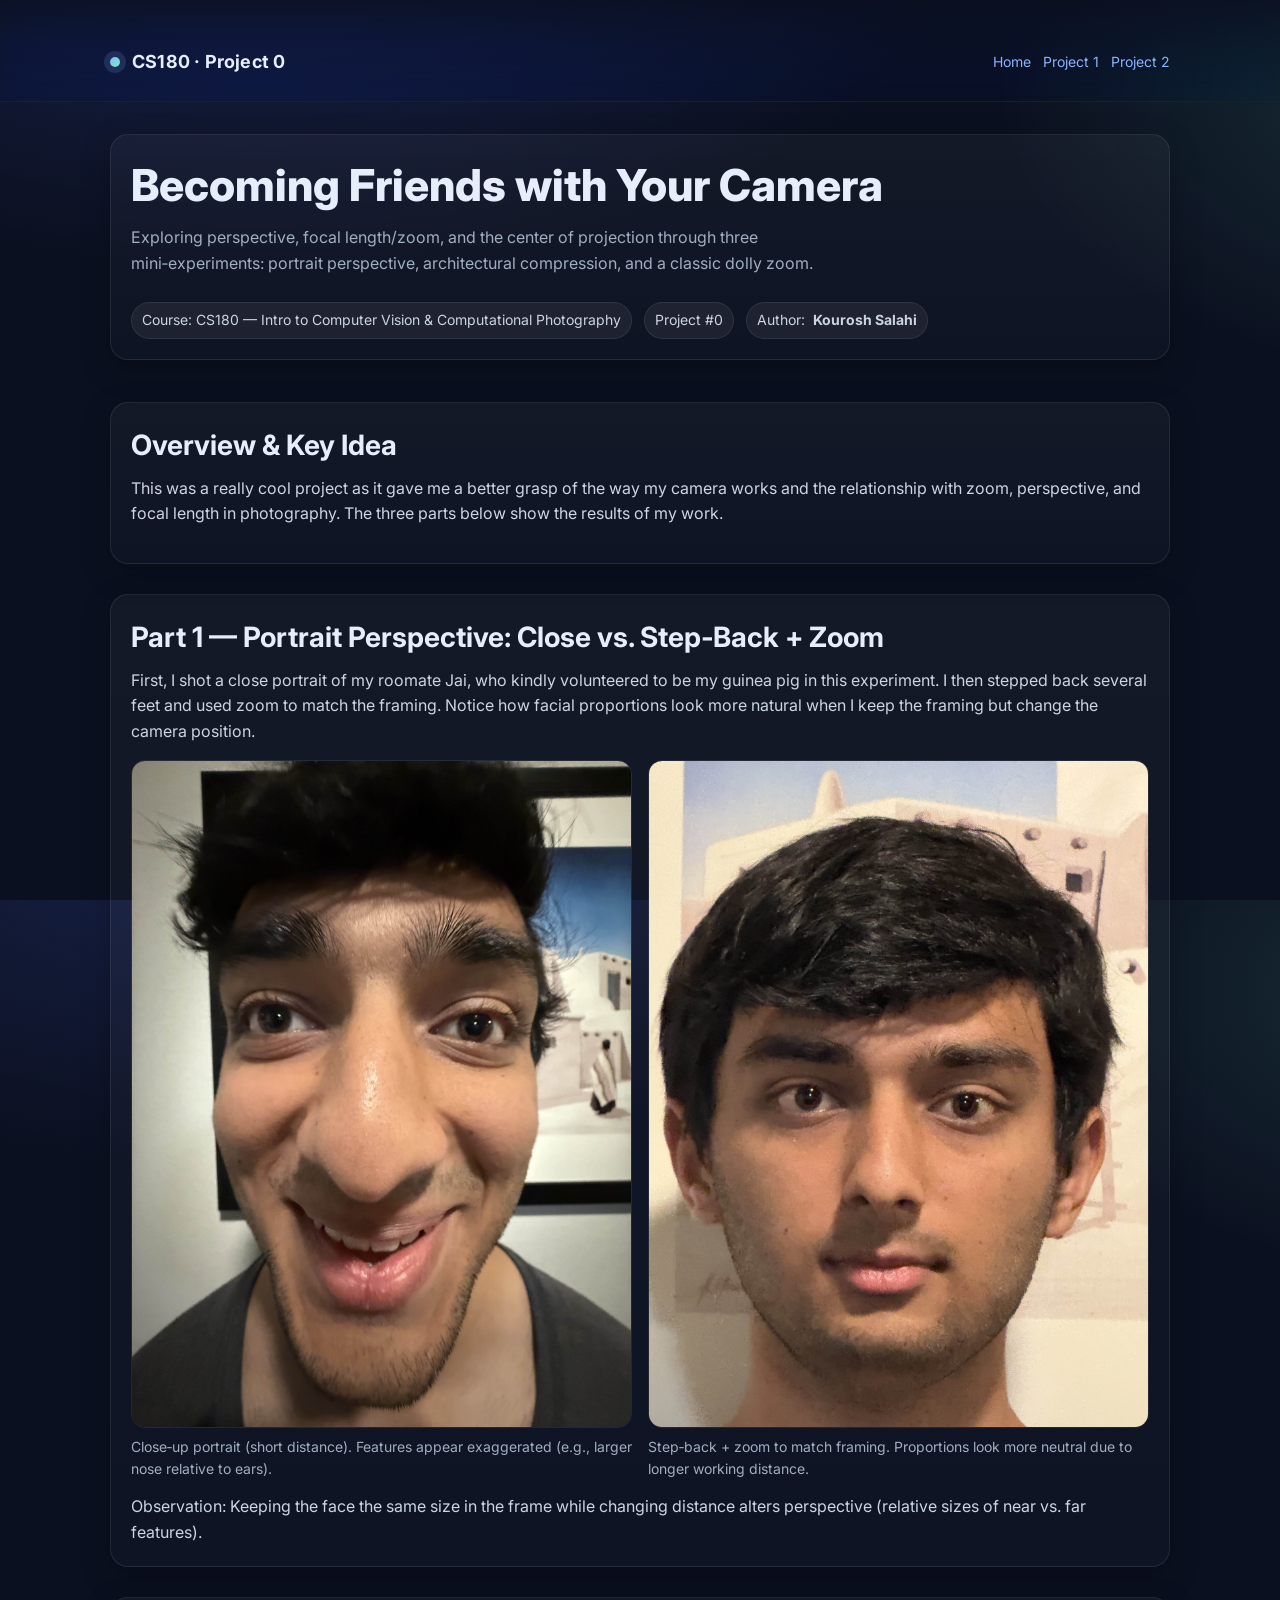
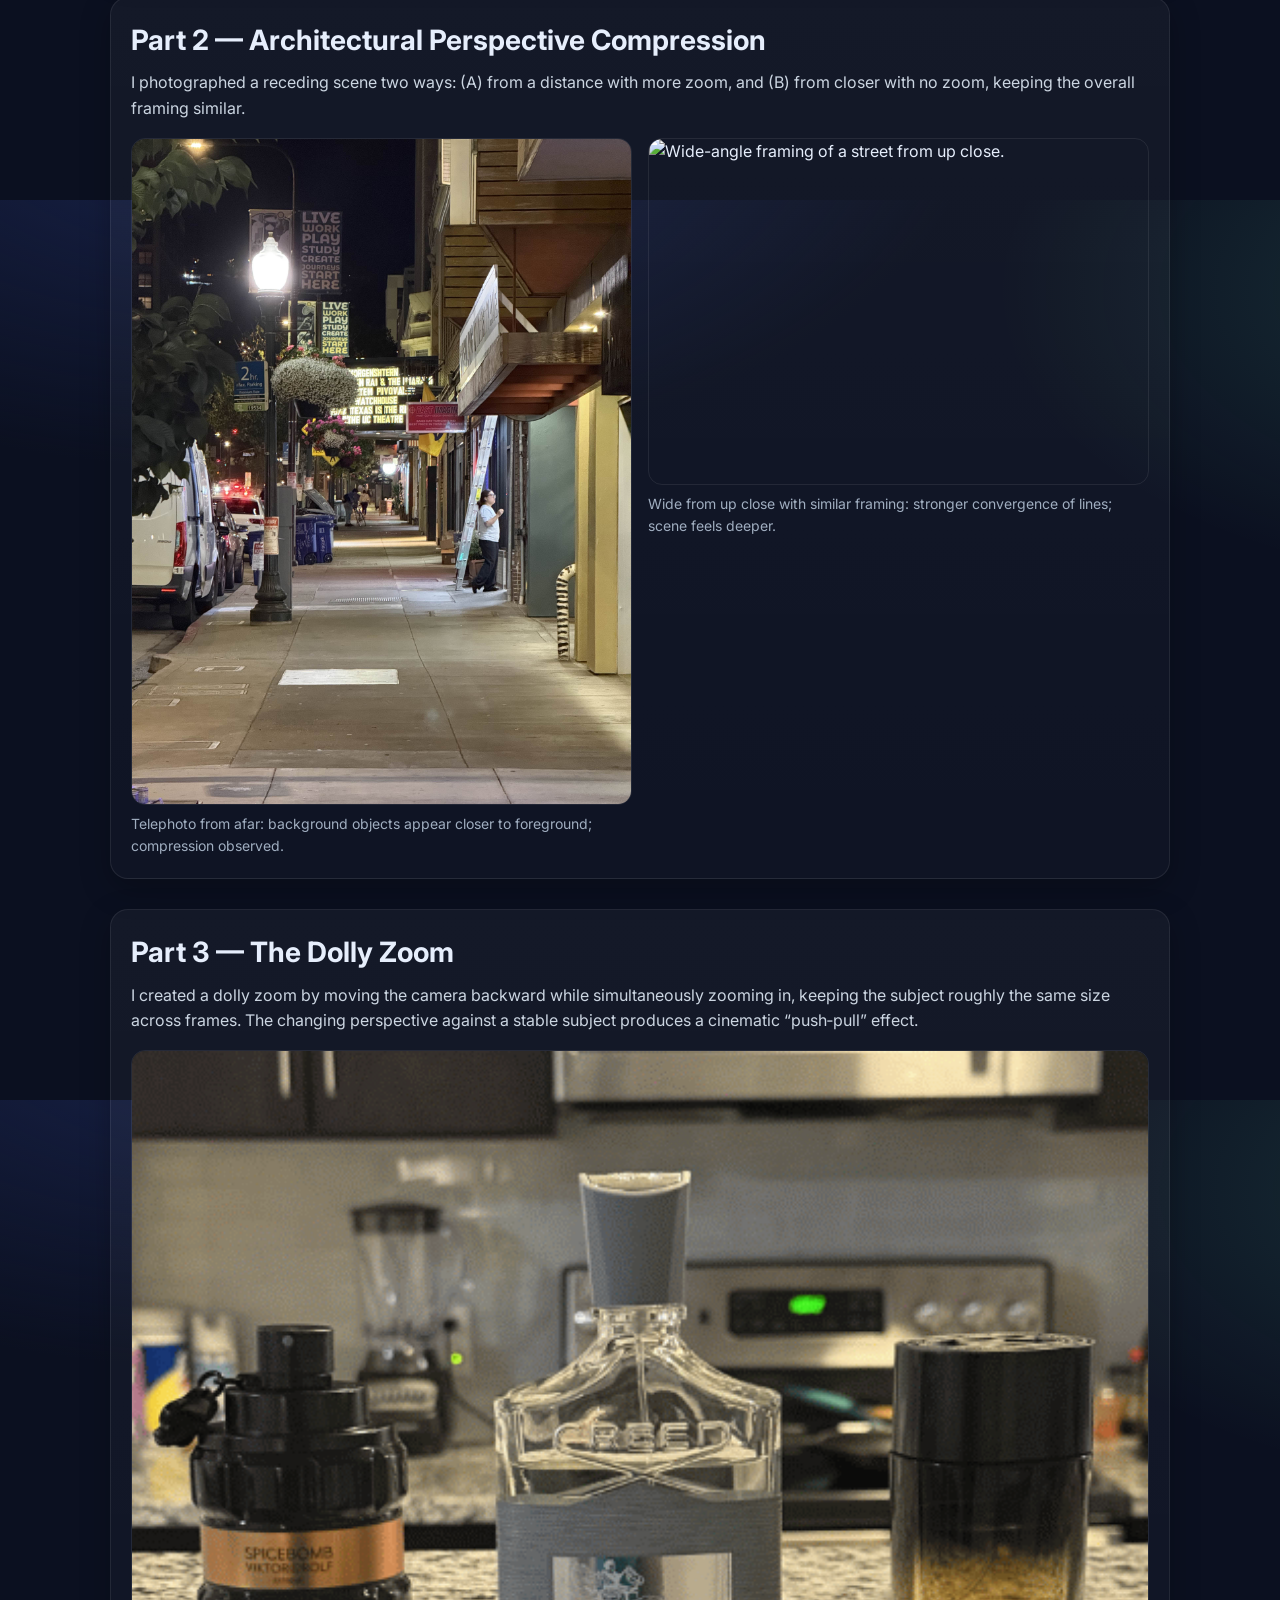
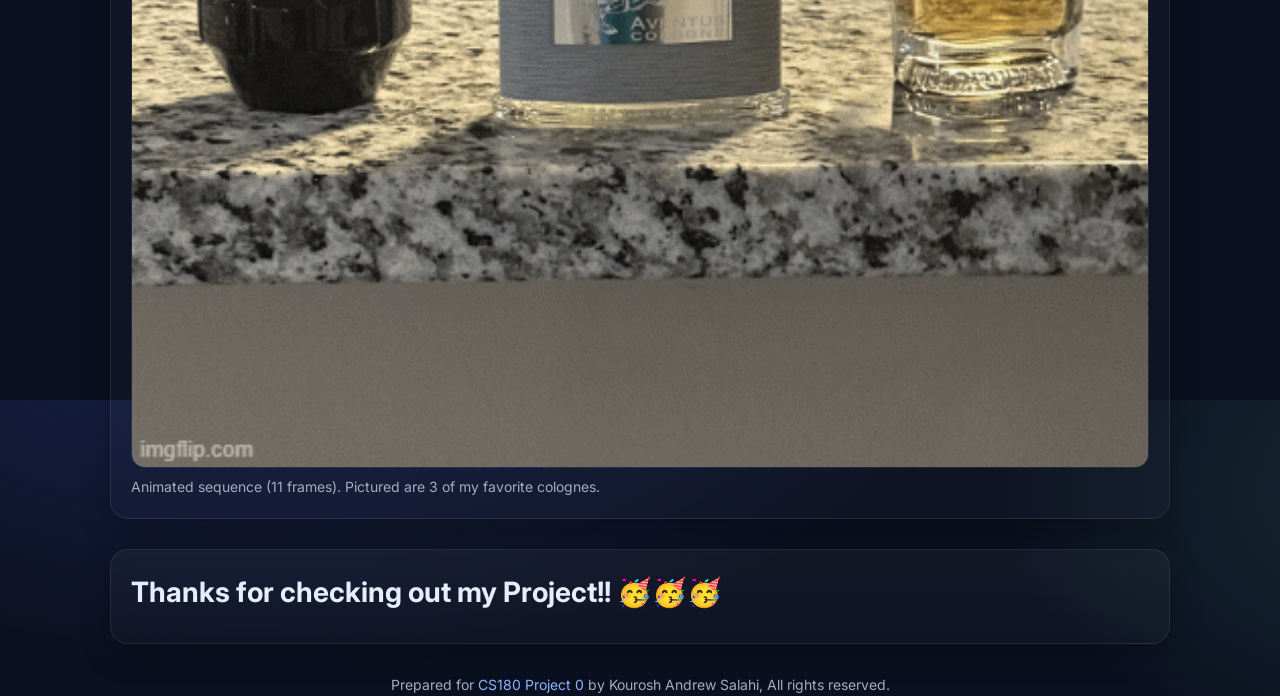
==== commit aa60c8fe: "final done" ====
--- a/0/index.html
+++ b/0/index.html
@@ -155,7 +155,7 @@
         <figure class="lightbox" style="margin-top:10px" onclick="openLightbox(event)">
           <!-- Replace with your exported animated GIF -->
           <img src="./media/dolly_zoom.gif" alt="Animated GIF showing a dolly zoom sequence." loading="lazy" />
-          <figcaption>Animated sequence (11 frames).</figcaption>
+          <figcaption>Animated sequence (11 frames). Pictured are 3 of my favorite colognes.</figcaption>
         </figure>
       </div>
     </section>
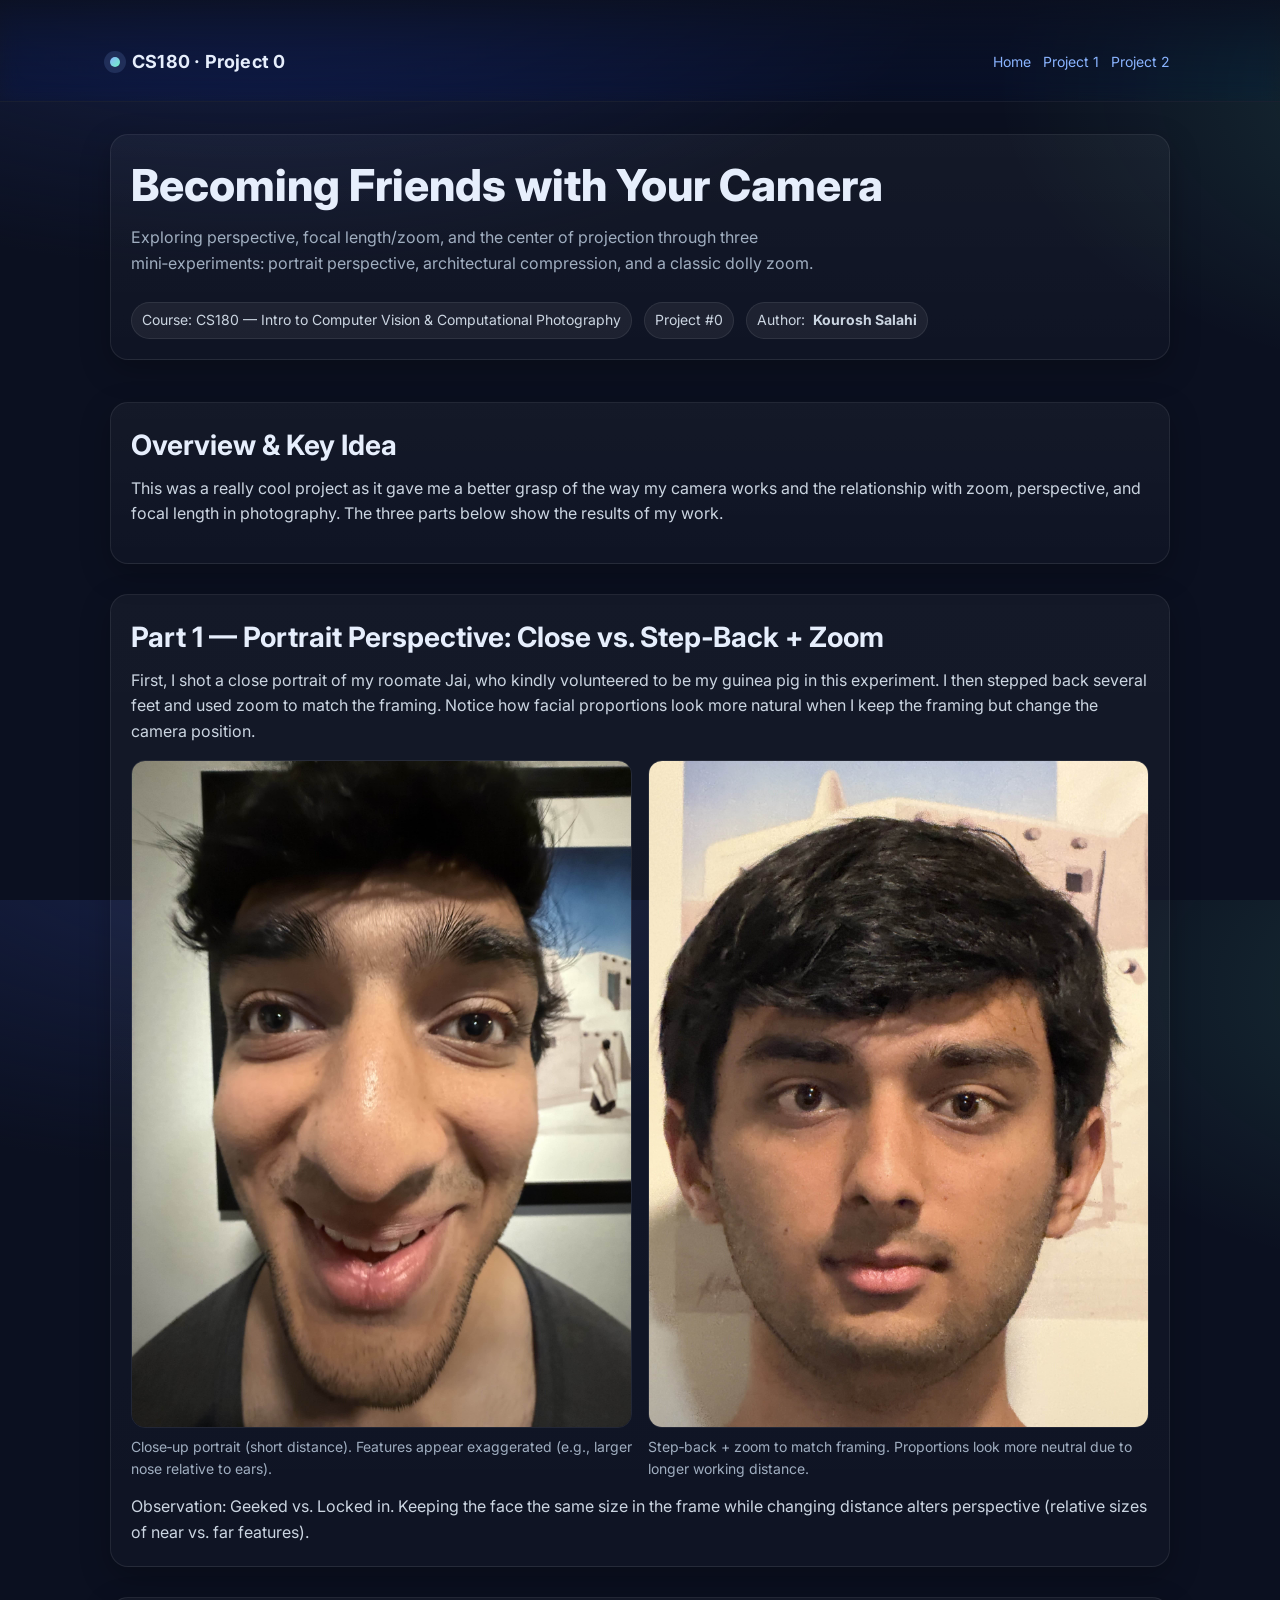
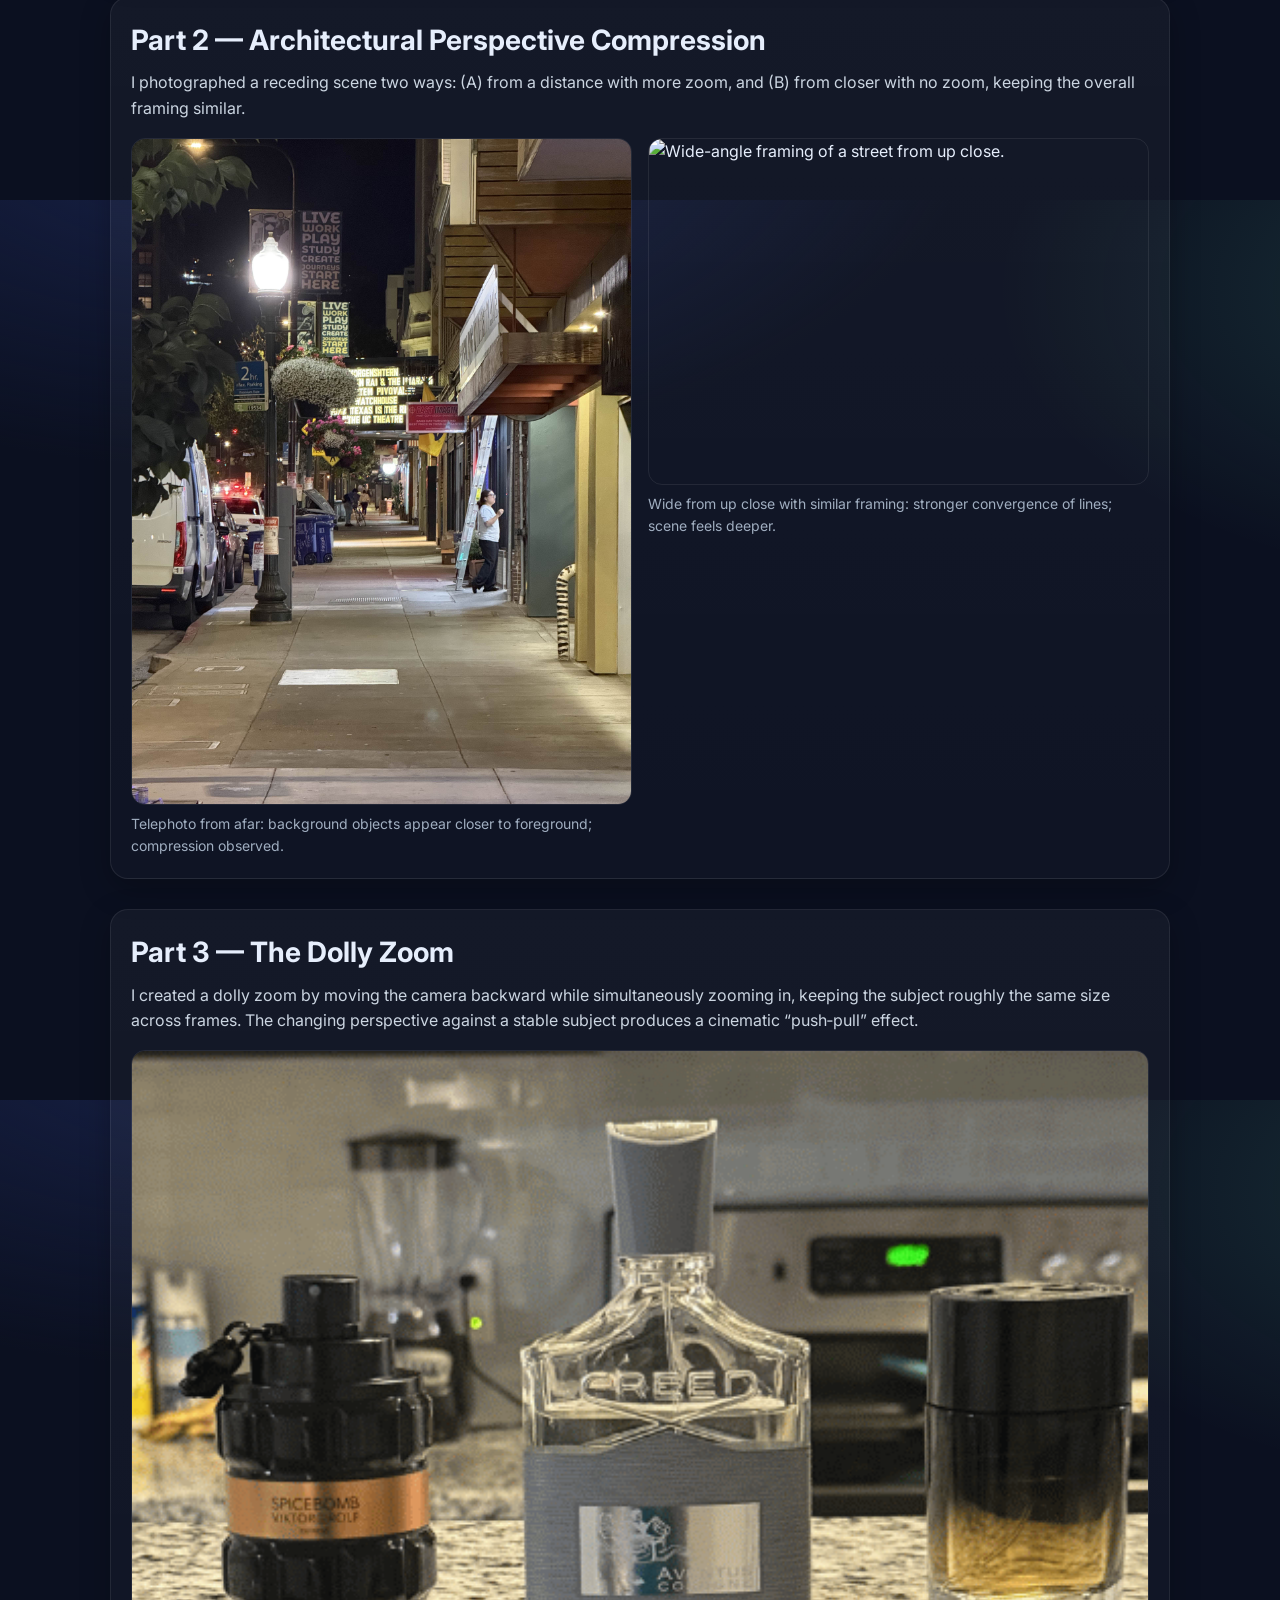
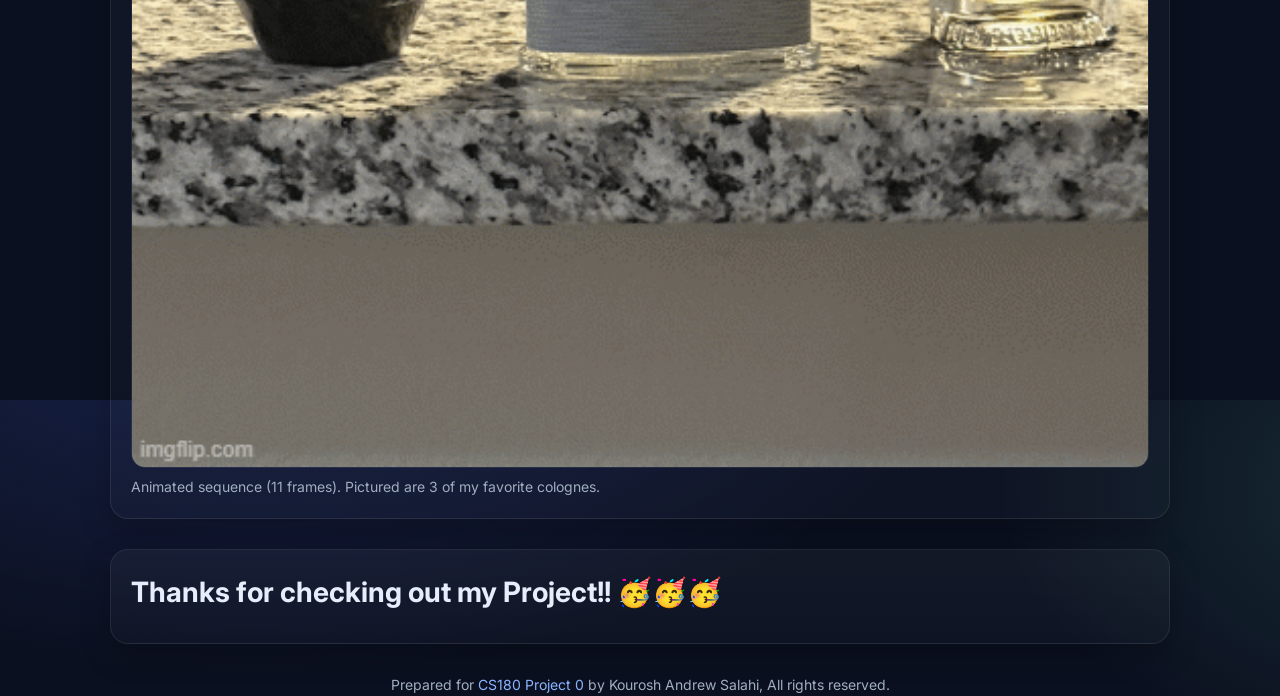
==== commit 838da6e5: "geekd" ====
--- a/0/index.html
+++ b/0/index.html
@@ -125,7 +125,7 @@
           </figure>
         </div>
         <div class="details">
-          <p style="margin:6px 0 0;color:#cbd5e1">Observation: Keeping the face the same size in the frame while changing distance alters perspective (relative sizes of near vs. far features).</p>
+          <p style="margin:6px 0 0;color:#cbd5e1">Observation: Geeked vs. Locked in. Keeping the face the same size in the frame while changing distance alters perspective (relative sizes of near vs. far features).</p>
         </div>
       </div>
     </section>
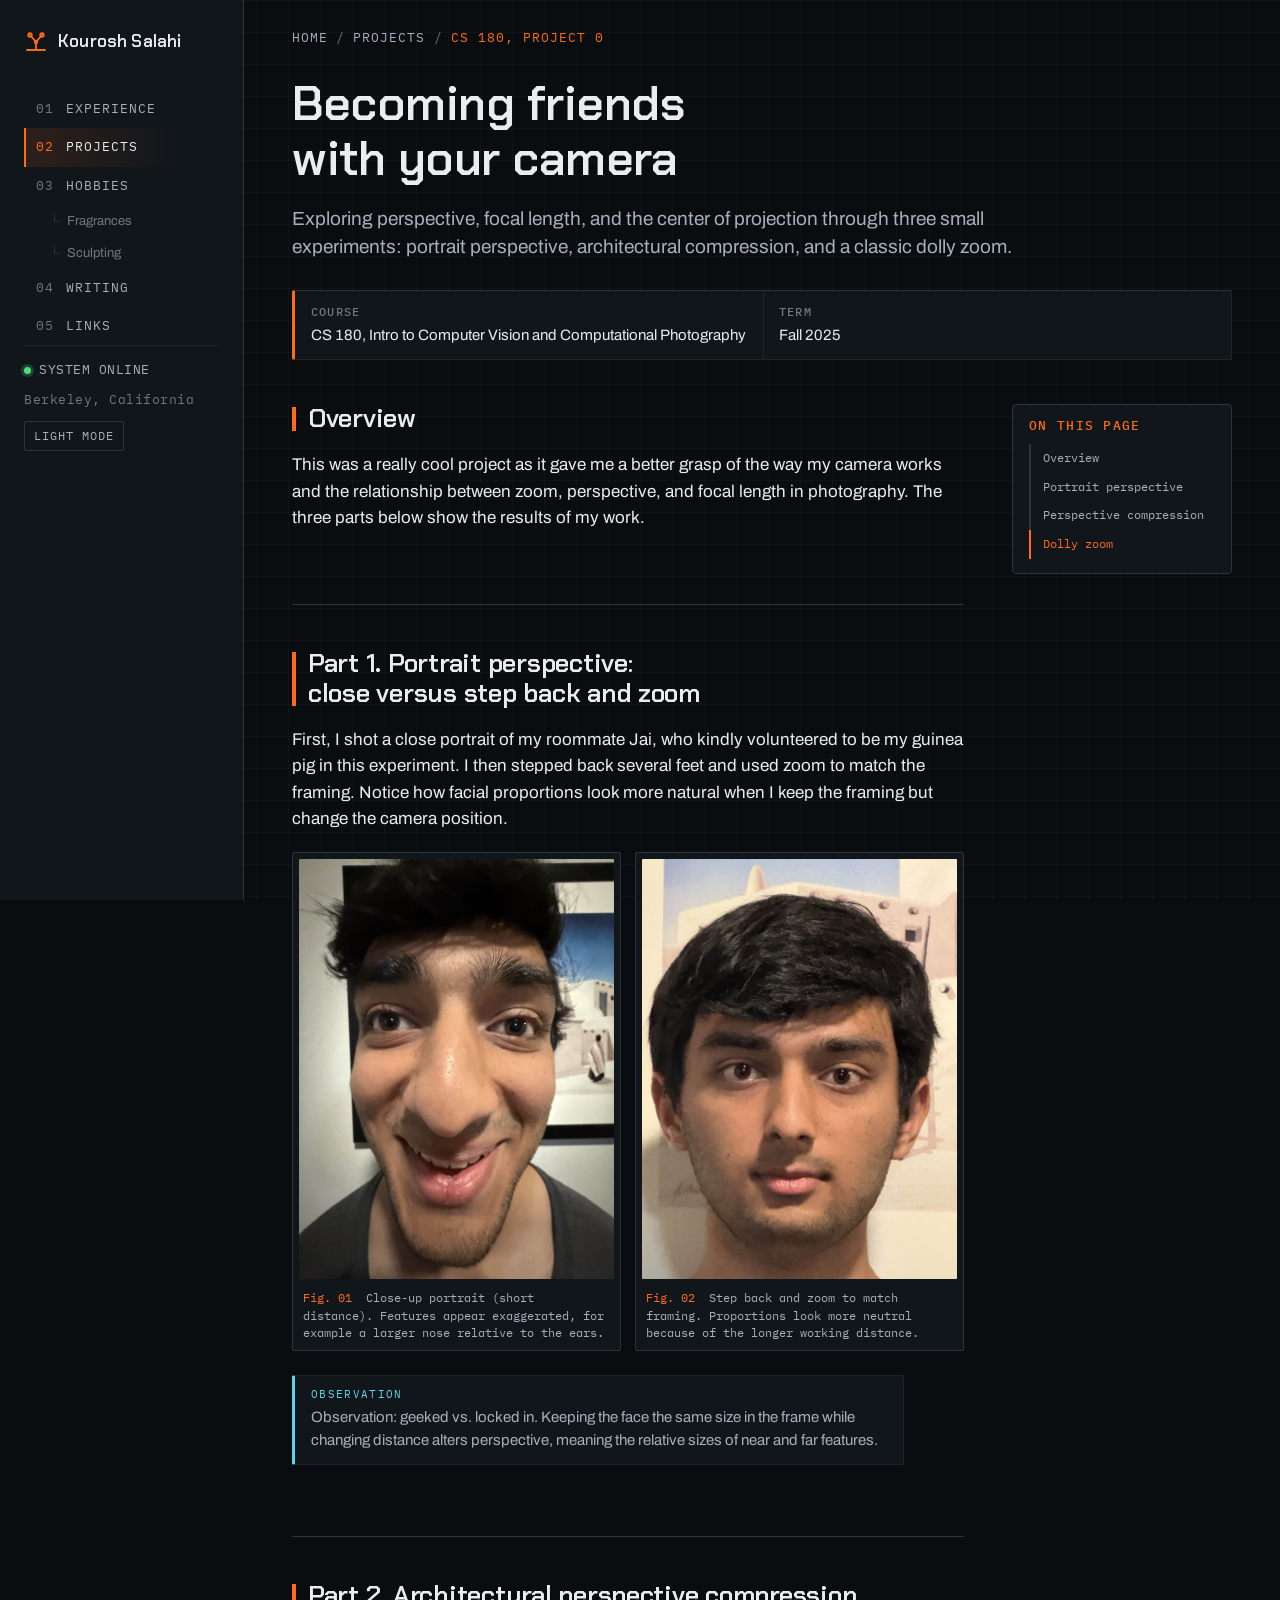
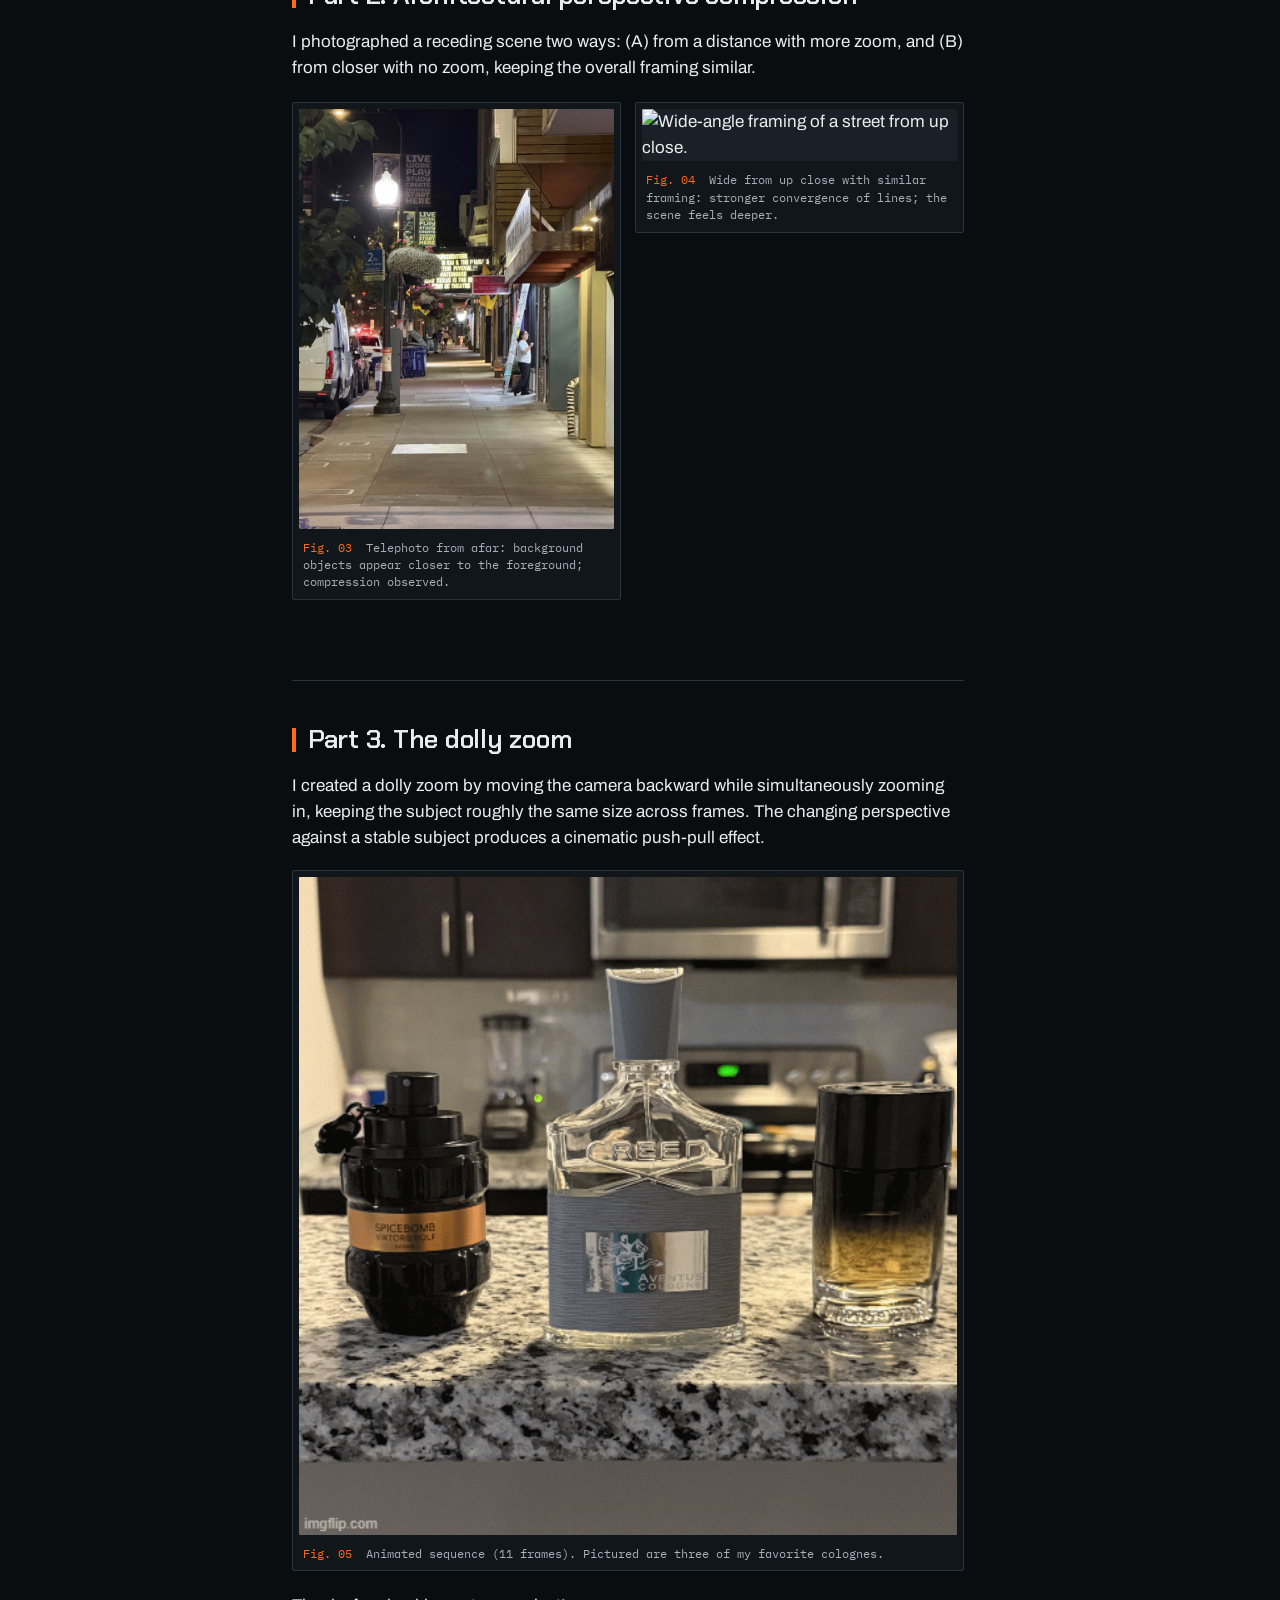
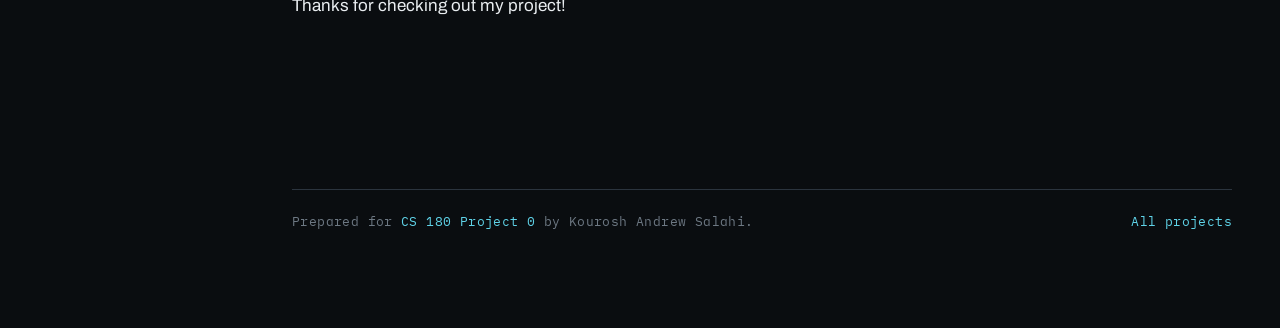
==== commit 6266a386: "fable" ====
--- a/0/index.html
+++ b/0/index.html
@@ -1,193 +1,107 @@
 <!doctype html>
 <html lang="en">
 <head>
-  <meta charset="utf-8" />
-  <meta name="viewport" content="width=device-width, initial-scale=1" />
-  <title>CS180 Project 0 — Becoming Friends with Your Camera</title>
-  <meta name="description" content="CS180 Proj0: Selfie perspective, architectural perspective compression, and a dolly zoom GIF." />
+  <meta charset="utf-8">
+  <meta name="viewport" content="width=device-width, initial-scale=1">
+  <title>Perspective, focal length, and the dolly zoom. Kourosh Salahi</title>
+  <meta name="description" content="CS 180 Project 0: portrait perspective, architectural perspective compression, and a dolly zoom.">
+  <link rel="icon" href="../assets/favicon.svg" type="image/svg+xml">
   <link rel="preconnect" href="https://fonts.googleapis.com">
   <link rel="preconnect" href="https://fonts.gstatic.com" crossorigin>
-  <link href="https://fonts.googleapis.com/css2?family=Inter:wght@400;500;600;800&display=swap" rel="stylesheet">
-  <style>
-    :root {
-      --bg: #0b1020;
-      --card: #111836;
-      --muted: #a0aec0;
-      --ink: #e6eefc;
-      --accent: #8ab4ff;
-      --accent2: #70f3c4;
-      --ring: rgba(138, 180, 255, 0.45);
-    }
-    * { box-sizing: border-box; }
-    html, body { height: 100%; }
-    body {
-      margin: 0; font-family: Inter, system-ui, -apple-system, Segoe UI, Roboto, Arial, sans-serif;
-      color: var(--ink); background: radial-gradient(1200px 600px at 20% -10%, #18224a 0%, transparent 60%),
-                          radial-gradient(900px 500px at 120% 10%, rgba(112,243,196,0.15) 0%, transparent 60%),
-                          var(--bg);
-      line-height: 1.6;
-    }
-    a { color: var(--accent); text-decoration: none; }
-    a:hover { text-decoration: underline; }
-
-    /* Layout */
-    .container { width: 100%; max-width: 1100px; margin: 0 auto; padding: 0 20px; }
-    header {
-      padding: 48px 0 24px; position: sticky; top: 0; backdrop-filter: saturate(150%) blur(10px);
-      background: linear-gradient(to bottom, rgba(11,16,32,0.8), rgba(11,16,32,0.3), transparent);
-      border-bottom: 1px solid rgba(255,255,255,0.06);
-      z-index: 20;
-    }
-    .brand { display: flex; align-items: center; gap: 12px; }
-    .brand .dot { width: 10px; height: 10px; border-radius: 999px; background: linear-gradient(135deg, var(--accent), var(--accent2)); box-shadow: 0 0 0 6px rgba(138,180,255,0.15); }
-    .brand h1 { font-size: 18px; margin: 0; font-weight: 700; letter-spacing: 0.2px; }
-
-    .hero { padding: 32px 0 12px; }
-    .title { font-size: clamp(28px, 4vw, 44px); line-height: 1.1; margin: 6px 0 10px; font-weight: 800; }
-    .subtitle { color: var(--muted); max-width: 70ch; }
-    .meta { margin-top: 10px; color: #cbd5e1; font-size: 14px; display:inline-flex; gap: 12px; align-items:center }
-    .pill { display: inline-flex; align-items: center; gap: 8px; padding: 6px 10px; border-radius: 999px; background: rgba(255,255,255,0.06); border: 1px solid rgba(255,255,255,0.08); }
-
-    .card { background: linear-gradient(180deg, rgba(255,255,255,0.04), rgba(255,255,255,0.02)); border: 1px solid rgba(255,255,255,0.08); border-radius: 18px; padding: 20px; box-shadow: 0 10px 30px rgba(0,0,0,0.25); }
-    .section { margin: 30px 0; }
-    .section h2 { margin: 0 0 8px; font-size: clamp(22px, 3vw, 28px); }
-    .section p.lead { margin-top: 0; color: #cbd5e1; }
-
-    .grid { display: grid; grid-template-columns: 1fr; gap: 16px; }
-    @media (min-width: 860px) { .grid.two { grid-template-columns: 1fr 1fr; } }
-
-    figure { margin: 0; display: grid; gap: 8px; }
-    figure img, video { width: 100%; height: auto; border-radius: 14px; border: 1px solid rgba(255,255,255,0.08); display:block; }
-    figcaption { font-size: 14px; color: var(--muted); }
-
-    /* Details */
-    .details { display: grid; gap: 8px; margin-top: 8px; }
-    .details .row { display:flex; gap:10px; flex-wrap:wrap }
-    .kbd { font-family: ui-monospace, SFMono-Regular, Menlo, Consolas, "Liberation Mono", monospace; font-size: 12px; padding: 2px 6px; border-radius: 6px; background: rgba(255,255,255,0.06); border: 1px solid rgba(255,255,255,0.1) }
-
-    /* Footer */
-    footer { margin: 40px 0 60px; color: var(--muted); text-align: center; font-size: 14px; }
-
-    /* Simple lightbox on click */
-    .lightbox img { cursor: zoom-in; }
-    .lightbox.open { position: fixed; inset: 0; background: rgba(7,10,22,0.85); display: grid; place-items: center; padding: 40px; z-index: 50; }
-    .lightbox.open img { max-width: min(1200px, 92vw); max-height: 90vh; border-radius: 18px; box-shadow: 0 20px 60px rgba(0,0,0,0.55); cursor: zoom-out; }
-  </style>
+  <link href="https://fonts.googleapis.com/css2?family=Archivo:ital,wght@0,400..700;1,400..700&family=Chakra+Petch:wght@500;600;700&family=IBM+Plex+Mono:wght@400;500&display=swap" rel="stylesheet">
+  <link rel="stylesheet" href="../assets/css/site.css">
 </head>
 <body>
-  <header>
-    <div class="container brand">
-      <span class="dot" aria-hidden="true"></span>
-      <h1>CS180 · Project 0</h1>
-      <nav style="margin-left:auto;font-size:14px;display:flex;gap:12px">
-        <a href="../">Home</a>
-        <a href="../1/">Project 1</a>
-        <a href="../2/">Project 2</a>
+<div class="shell">
+  <aside class="sidebar">
+    <div class="sidebar-inner">
+      <a class="brand" href="../">
+        <svg class="brand-mark" viewBox="0 0 24 24" aria-hidden="true"><path d="M3 21h18M12 21V13M12 13l6-7M12 13L6 6" fill="none" stroke="currentColor" stroke-width="1.8" stroke-linecap="round" stroke-linejoin="round"/><circle cx="12" cy="13" r="2.2" fill="currentColor"/><circle cx="18" cy="6" r="1.8" fill="none" stroke="currentColor" stroke-width="1.8"/><circle cx="6" cy="6" r="1.8" fill="none" stroke="currentColor" stroke-width="1.8"/></svg>
+        Kourosh Salahi
+      </a>
+      <button class="nav-toggle" aria-expanded="false" aria-controls="nav">Menu</button>
+      <nav class="nav" id="nav" aria-label="Sections">
+        <ul>
+          <li><a href="../#experience">Experience</a></li>
+          <li><a href="../#projects" class="current">Projects</a></li>
+          <li><a href="../#hobbies">Hobbies</a>
+            <ul class="sub">
+              <li><a href="../hobbies/fragrances/">Fragrances</a></li>
+              <li><a href="../hobbies/sculpting/">Sculpting</a></li>
+            </ul>
+          </li>
+          <li><a href="../writing/">Writing</a></li>
+          <li><a href="../#links">Links</a></li>
+        </ul>
+        <div class="nav-foot"><span class="status">System online</span><span>Berkeley, California</span></div>
       </nav>
     </div>
-  </header>
+  </aside>
 
-  <main class="container">
-    <section class="hero">
-      <div class="card">
-        <h2 class="title">Becoming Friends with Your Camera</h2>
-        <p class="subtitle">Exploring perspective, focal length/zoom, and the center of projection through three mini‑experiments: portrait perspective, architectural compression, and a classic dolly zoom.</p>
-        <div class="meta">
-          <span class="pill">Course: CS180 — Intro to Computer Vision & Computational Photography</span>
-          <span class="pill">Project #0</span>
-          <span class="pill">Author: <strong>Kourosh Salahi</strong></span>
+  <main class="content">
+    <div class="page">
+      <nav class="crumbs" aria-label="Breadcrumb"><a href="../">Home</a><span class="sep">/</span><a href="../#projects">Projects</a><span class="sep">/</span><span>CS 180, Project 0</span></nav>
+
+      <header class="article-head">
+        <h1>Becoming friends with your camera</h1>
+        <p class="lede">Exploring perspective, focal length, and the center of projection through three small experiments: portrait perspective, architectural compression, and a classic dolly zoom.</p>
+        <div class="meta"><span><b>Course</b> CS 180, Intro to Computer Vision and Computational Photography</span><span><b>Term</b> Fall 2025</span></div>
+      </header>
+
+      <div class="article">
+        <aside class="toc">
+          <h2>On this page</h2>
+          <ol>
+            <li><a href="#overview">Overview</a></li>
+            <li><a href="#part1">Portrait perspective</a></li>
+            <li><a href="#part2">Perspective compression</a></li>
+            <li><a href="#part3">Dolly zoom</a></li>
+          </ol>
+        </aside>
+
+        <div class="body">
+
+          <section id="overview">
+            <h2>Overview</h2>
+            <p>This was a really cool project as it gave me a better grasp of the way my camera works and the relationship between zoom, perspective, and focal length in photography. The three parts below show the results of my work.</p>
+          </section>
+
+          <section id="part1">
+            <h2>Part 1. Portrait perspective: close versus step back and zoom</h2>
+            <p>First, I shot a close portrait of my roommate Jai, who kindly volunteered to be my guinea pig in this experiment. I then stepped back several feet and used zoom to match the framing. Notice how facial proportions look more natural when I keep the framing but change the camera position.</p>
+            <div class="grid cols-2">
+              <figure><img class="zoom" src="./media/selfie_close.jpg" alt="Close-up portrait with wide perspective." loading="lazy"><figcaption>Close-up portrait (short distance). Features appear exaggerated, for example a larger nose relative to the ears.</figcaption></figure>
+              <figure><img class="zoom" src="./media/selfie_zoom.jpg" alt="Portrait from farther away with zoom, matching the framing." loading="lazy"><figcaption>Step back and zoom to match framing. Proportions look more neutral because of the longer working distance.</figcaption></figure>
+            </div>
+            <p class="note">Observation: geeked vs. locked in. Keeping the face the same size in the frame while changing distance alters perspective, meaning the relative sizes of near and far features.</p>
+          </section>
+
+          <section id="part2">
+            <h2>Part 2. Architectural perspective compression</h2>
+            <p>I photographed a receding scene two ways: (A) from a distance with more zoom, and (B) from closer with no zoom, keeping the overall framing similar.</p>
+            <div class="grid cols-2">
+              <figure><img class="zoom" src="./media/street_tele.jpg" alt="Telephoto framing of a street from far away." loading="lazy"><figcaption>Telephoto from afar: background objects appear closer to the foreground; compression observed.</figcaption></figure>
+              <figure><img class="zoom" src="./media/street_wide.jpg" alt="Wide-angle framing of a street from up close." loading="lazy"><figcaption>Wide from up close with similar framing: stronger convergence of lines; the scene feels deeper.</figcaption></figure>
+            </div>
+          </section>
+
+          <section id="part3">
+            <h2>Part 3. The dolly zoom</h2>
+            <p>I created a dolly zoom by moving the camera backward while simultaneously zooming in, keeping the subject roughly the same size across frames. The changing perspective against a stable subject produces a cinematic push-pull effect.</p>
+            <figure class="single medium"><img class="zoom" src="./media/dolly_zoom.gif" alt="Animated GIF showing a dolly zoom sequence." loading="lazy"><figcaption>Animated sequence (11 frames). Pictured are three of my favorite colognes.</figcaption></figure>
+            <p>Thanks for checking out my project!</p>
+          </section>
+
         </div>
       </div>
-    </section>
 
-    <!-- Overview / Thoughts -->
-    <section class="section">
-      <div class="card">
-        <h2>Overview & Key Idea</h2>
-        <p class="lead">This was a really cool project as it gave me a better grasp of the way my camera works and the relationship with zoom, perspective, and focal length in photography. The three parts below show the results of my work. </p>
-      </div>
-    </section>
-
-    <!-- Part 1: Selfie (Wrong vs Right) -->
-    <section class="section">
-      <div class="card">
-        <h2>Part 1 — Portrait Perspective: Close vs. Step‑Back + Zoom</h2>
-        <p class="lead">First, I shot a close portrait of my roomate Jai, who kindly volunteered to be my guinea pig in this experiment. I then stepped back several feet and used zoom to match the framing. Notice how facial proportions look more natural when I keep the framing but change the camera position.</p>
-        <div class="grid two">
-          <figure class="lightbox" onclick="openLightbox(event)">
-            <!-- Replace src with your actual image path -->
-            <img src="./media/selfie_close.jpg" alt="Close-up portrait with wide perspective." loading="lazy" />
-            <figcaption>Close‑up portrait (short distance). Features appear exaggerated (e.g., larger nose relative to ears).</figcaption>
-          </figure>
-          <figure class="lightbox" onclick="openLightbox(event)">
-            <img src="./media/selfie_zoom.jpg" alt="Portrait from farther distance with zoom, matching framing." loading="lazy" />
-            <figcaption>Step‑back + zoom to match framing. Proportions look more neutral due to longer working distance.</figcaption>
-          </figure>
-        </div>
-        <div class="details">
-          <p style="margin:6px 0 0;color:#cbd5e1">Observation: Geeked vs. Locked in. Keeping the face the same size in the frame while changing distance alters perspective (relative sizes of near vs. far features).</p>
-        </div>
-      </div>
-    </section>
-
-    <!-- Part 2: Architectural Perspective Compression -->
-    <section class="section">
-      <div class="card">
-        <h2>Part 2 — Architectural Perspective Compression</h2>
-        <p class="lead">I photographed a receding scene two ways: (A) from a distance with more zoom, and (B) from closer with no zoom, keeping the overall framing similar. </p>
-        <div class="grid two">
-          <figure class="lightbox" onclick="openLightbox(event)">
-            <img src="./media/street_tele.jpg" alt="Telephoto framing of a street from far away." loading="lazy" />
-            <figcaption>Telephoto from afar: background objects appear closer to foreground; compression observed.</figcaption>
-          </figure>
-          <figure class="lightbox" onclick="openLightbox(event)">
-            <img src="./media/street_wide.jpg" alt="Wide-angle framing of a street from up close." loading="lazy" />
-            <figcaption>Wide from up close with similar framing: stronger convergence of lines; scene feels deeper.</figcaption>
-          </figure>
-      </div>
-    </section>
-
-    <!-- Part 3: Dolly Zoom -->
-    <section class="section">
-      <div class="card">
-        <h2>Part 3 — The Dolly Zoom </h2>
-        <p class="lead">I created a dolly zoom by moving the camera backward while simultaneously zooming in, keeping the subject roughly the same size across frames. The changing perspective against a stable subject produces a cinematic “push‑pull” effect.</p>
-        <figure class="lightbox" style="margin-top:10px" onclick="openLightbox(event)">
-          <!-- Replace with your exported animated GIF -->
-          <img src="./media/dolly_zoom.gif" alt="Animated GIF showing a dolly zoom sequence." loading="lazy" />
-          <figcaption>Animated sequence (11 frames). Pictured are 3 of my favorite colognes.</figcaption>
-        </figure>
-      </div>
-    </section>
-
-    <!-- Reflection / Takeaways -->
-    <section class="section">
-      <div class="card">
-        <h2>Thanks for checking out my Project!! 🥳🥳🥳</h2>
-      </div>
-    </section>
-
+      <footer class="foot">
+        <span>Prepared for <a href="https://cal-cs180.github.io/fa25/hw/proj0/index.html">CS 180 Project 0</a> by Kourosh Andrew Salahi.</span>
+        <span><a href="../#projects">All projects</a></span>
+      </footer>
+    </div>
   </main>
-
-  <footer class="container">
-    <p>
-      Prepared for <a href="https://cal-cs180.github.io/fa25/hw/proj0/index.html">CS180 Project 0</a> by Kourosh Andrew Salahi, All rights reserved. 
-    </p>
-  </footer>
-
-  <script>
-    // Minimal “lightbox”: clicking any figure toggles a full-screen preview.
-    function openLightbox(e) {
-      const fig = e.currentTarget;
-      fig.classList.add('open');
-      function close(ev) {
-        if (ev.target.tagName === 'IMG' || ev.target === fig) {
-          fig.classList.remove('open');
-          fig.removeEventListener('click', close);
-        }
-      }
-      fig.addEventListener('click', close);
-    }
-  </script>
+</div>
+<script src="../assets/js/site.js"></script>
 </body>
 </html>
--- a/assets/css/site.css
+++ b/assets/css/site.css
@@ -0,0 +1,650 @@
+/* ============================================================
+   kourosh-salahi.github.io
+   One stylesheet for every page. Edit tokens at the top.
+   Theme: robot control room. Dark graphite, signal orange for
+   anything live, cyan for telemetry. Light theme via the toggle
+   in the sidebar (sets data-theme="light" on <html>).
+   ============================================================ */
+
+:root {
+  color-scheme: dark;
+  --paper: #0a0d10;
+  --surface: #11161b;
+  --surface-2: #192027;
+  --ink: #e9edf0;
+  --ink-2: #a7b0ba;
+  --ink-3: #6d7883;
+  --line: #2b343e;
+  --line-soft: #1d242b;
+  --grid: rgba(120, 140, 160, 0.055);
+  --signal: #ff6b1a;
+  --signal-ink: #0a0d10;
+  --signal-soft: rgba(255, 107, 26, 0.12);
+  --steel: #5fd3e8;
+  --ok: #4ade80;
+  --focus: #5fd3e8;
+
+  /* Type */
+  --font-display: "Chakra Petch", "Archivo", "Helvetica Neue", Arial, sans-serif;
+  --font-sans: "Archivo", "Helvetica Neue", Arial, sans-serif;
+  --font-mono: "IBM Plex Mono", ui-monospace, SFMono-Regular, Menlo, monospace;
+
+  /* Scale */
+  --fs-0: 0.8125rem;
+  --fs-1: 0.9375rem;
+  --fs-2: 1.0625rem;
+  --fs-3: 1.3125rem;
+  --fs-4: 1.75rem;
+  --fs-5: 2.375rem;
+  --fs-6: clamp(2.6rem, 5.4vw, 4.25rem);
+
+  /* Layout */
+  --sidebar: 244px;
+  --content: 1100px;
+  --prose: 68ch;
+  --gutter: clamp(16px, 4vw, 48px);
+  --r-sm: 2px;
+  --r-md: 4px;
+}
+
+:root[data-theme="light"] {
+  color-scheme: light;
+  --paper: #eceef0;
+  --surface: #f8f9fa;
+  --surface-2: #e1e5e9;
+  --ink: #12161a;
+  --ink-2: #454d56;
+  --ink-3: #727b85;
+  --line: #bfc6ce;
+  --line-soft: #d6dbe0;
+  --grid: rgba(20, 30, 40, 0.05);
+  --signal: #d9480f;
+  --signal-ink: #ffffff;
+  --signal-soft: rgba(217, 72, 15, 0.1);
+  --steel: #0b6b82;
+  --ok: #1f7a3a;
+  --focus: #0b6b82;
+}
+
+/* ---------- Reset ---------- */
+*, *::before, *::after { box-sizing: border-box; }
+html { -webkit-text-size-adjust: 100%; scroll-behavior: smooth; }
+@media (prefers-reduced-motion: reduce) { html { scroll-behavior: auto; } }
+body {
+  margin: 0;
+  background: var(--paper);
+  color: var(--ink);
+  font-family: var(--font-sans);
+  font-size: var(--fs-2);
+  line-height: 1.55;
+  font-feature-settings: "tnum" 1, "ss01" 1;
+}
+img, video { max-width: 100%; height: auto; display: block; }
+a { color: var(--steel); text-decoration: none; }
+a:hover { text-decoration: underline; text-underline-offset: 3px; }
+:focus-visible { outline: 2px solid var(--focus); outline-offset: 3px; }
+code, pre, kbd { font-family: var(--font-mono); font-size: 0.86em; }
+pre {
+  background: var(--surface-2);
+  border: 1px solid var(--line-soft);
+  border-radius: var(--r-md);
+  padding: 14px 16px;
+  overflow-x: auto;
+  line-height: 1.5;
+}
+code { background: var(--surface-2); padding: 1px 5px; border-radius: var(--r-sm); }
+pre code { background: none; padding: 0; }
+hr { border: 0; border-top: 1px solid var(--line); margin: 32px 0; }
+table { border-collapse: collapse; width: 100%; font-size: var(--fs-1); }
+th, td { text-align: left; padding: 8px 10px; border-bottom: 1px solid var(--line-soft); vertical-align: top; }
+th { color: var(--ink-2); font-weight: 500; }
+ul, ol { padding-left: 1.3em; }
+li + li { margin-top: 4px; }
+figure { margin: 0; }
+figcaption { font-size: var(--fs-0); color: var(--ink-2); margin-top: 6px; line-height: 1.45; }
+h1, h2, h3, h4 { margin: 0; line-height: 1.15; font-weight: 600; font-family: var(--font-display); letter-spacing: -0.01em; text-wrap: balance; }
+h1 { font-size: var(--fs-6); letter-spacing: -0.01em; }
+h2 { font-size: var(--fs-4); }
+h3 { font-size: var(--fs-3); }
+h4 { font-size: var(--fs-2); }
+p { margin: 0 0 1em; }
+.muted { color: var(--ink-2); }
+.small { font-size: var(--fs-1); }
+.mono { font-family: var(--font-mono); font-size: 0.9em; }
+.visually-hidden { position: absolute; width: 1px; height: 1px; overflow: hidden; clip: rect(0 0 0 0); white-space: nowrap; }
+
+/* ---------- Shell: sidebar + content ---------- */
+.shell { display: grid; grid-template-columns: 1fr; min-height: 100vh; }
+.sidebar {
+  position: sticky; top: 0; z-index: 30;
+  background: var(--paper);
+  border-bottom: 1px solid var(--line);
+}
+.sidebar-inner { display: flex; align-items: center; justify-content: space-between; padding: 14px var(--gutter); gap: 16px; }
+.brand { display: inline-flex; align-items: center; gap: 10px; color: var(--ink); font-weight: 600; }
+.brand:hover { text-decoration: none; }
+.brand-mark { width: 22px; height: 22px; flex: none; }
+.nav-toggle {
+  appearance: none; background: none; border: 1px solid var(--line); border-radius: var(--r-sm);
+  color: var(--ink); padding: 6px 10px; font: inherit; font-size: var(--fs-1); cursor: pointer;
+}
+.nav { display: none; }
+.nav.open { display: block; position: absolute; left: 0; right: 0; top: 100%; background: var(--paper); border-bottom: 1px solid var(--line); padding: 8px var(--gutter) 16px; }
+.nav ul { list-style: none; margin: 0; padding: 0; }
+.nav li { margin: 0; }
+.nav a { display: block; padding: 7px 0; color: var(--ink-2); font-size: var(--fs-1); border-left: 2px solid transparent; }
+.nav a:hover { color: var(--ink); text-decoration: none; }
+.nav a.current, .nav a[aria-current="true"] { color: var(--ink); border-left-color: var(--signal); padding-left: 10px; }
+.nav .sub a { padding-left: 16px; font-size: var(--fs-0); }
+.nav .sub a.current { padding-left: 24px; }
+.nav-foot { margin-top: 14px; padding-top: 14px; border-top: 1px solid var(--line-soft); color: var(--ink-3); font-size: var(--fs-0); }
+
+.content { min-width: 0; }
+.page { max-width: var(--content); margin: 0 auto; padding: 0 var(--gutter) 96px; }
+
+@media (min-width: 1024px) {
+  .shell { grid-template-columns: var(--sidebar) 1fr; }
+  .sidebar { height: 100vh; border-bottom: 0; border-right: 1px solid var(--line); }
+  .sidebar-inner { flex-direction: column; align-items: stretch; height: 100%; padding: 28px 24px; gap: 0; }
+  .nav-toggle { display: none; }
+  .nav { display: block; margin-top: 36px; flex: 1; }
+  .nav.open { position: static; border: 0; padding: 0; }
+  .nav a { padding: 6px 0 6px 10px; }
+  .nav a.current { padding-left: 10px; }
+  .nav .sub a { padding-left: 24px; }
+  .nav .sub a.current { padding-left: 24px; }
+  .nav-foot { margin-top: auto; }
+}
+
+/* ---------- Sections ---------- */
+.section { padding-top: 72px; scroll-margin-top: 24px; }
+.section-head {
+  display: flex; align-items: baseline; justify-content: space-between; gap: 16px;
+  padding-bottom: 14px; margin-bottom: 28px; border-bottom: 1px solid var(--line);
+}
+.section-head .count { color: var(--ink-3); font-size: var(--fs-1); white-space: nowrap; }
+.section-intro { max-width: var(--prose); color: var(--ink-2); margin-bottom: 28px; }
+
+/* ---------- Hero ---------- */
+.hero { padding-top: clamp(40px, 7vw, 88px); display: grid; grid-template-columns: 1fr; gap: 40px; align-items: center; }
+.hero-text p.lede { font-size: var(--fs-3); line-height: 1.4; max-width: 34ch; margin: 22px 0 0; color: var(--ink); }
+.hero-text p.sub { max-width: 54ch; color: var(--ink-2); margin: 14px 0 0; }
+.hero-meta { display: flex; flex-wrap: wrap; gap: 10px 22px; margin-top: 26px; font-size: var(--fs-1); color: var(--ink-2); }
+.hero-meta a { color: var(--ink); border-bottom: 1px solid var(--line); }
+.hero-meta a:hover { text-decoration: none; border-bottom-color: var(--ink); }
+.hero-figure { position: relative; }
+.hero-figure svg { width: 100%; height: auto; display: block; }
+.hero-figure .photo {
+  position: absolute; right: 6%; bottom: 8%; width: 30%; max-width: 150px; aspect-ratio: 1;
+  border-radius: 50%; object-fit: cover; border: 3px solid var(--paper); box-shadow: 0 0 0 1px var(--line);
+}
+@media (min-width: 760px) {
+  .hero { grid-template-columns: minmax(0, 1.05fr) minmax(0, 1fr); }
+}
+
+/* ---------- Experience timeline ---------- */
+.timeline { list-style: none; margin: 0; padding: 0; }
+.timeline > li {
+  display: grid; grid-template-columns: 1fr; gap: 6px 28px;
+  padding: 22px 0; border-bottom: 1px solid var(--line-soft); margin: 0;
+}
+.timeline .when { color: var(--ink-3); font-size: var(--fs-1); white-space: nowrap; padding-top: 3px; }
+.timeline .who { font-weight: 600; }
+.timeline .role { color: var(--ink-2); }
+.timeline .what { margin: 8px 0 0; max-width: var(--prose); color: var(--ink-2); font-size: var(--fs-1); }
+.timeline .what li + li { margin-top: 3px; }
+@media (min-width: 640px) {
+  .timeline > li { grid-template-columns: 150px 1fr; }
+}
+.edu { display: grid; grid-template-columns: 1fr; gap: 20px; margin-top: 36px; }
+@media (min-width: 760px) { .edu { grid-template-columns: 1fr 1fr; } }
+.edu-block h3 { font-size: var(--fs-2); margin-bottom: 6px; }
+.edu-block p { color: var(--ink-2); font-size: var(--fs-1); margin: 0 0 6px; }
+.chips { display: flex; flex-wrap: wrap; gap: 6px; margin: 0; padding: 0; list-style: none; }
+.chips li { margin: 0; font-size: var(--fs-0); color: var(--ink-2); border: 1px solid var(--line); border-radius: 999px; padding: 2px 9px; }
+
+/* ---------- Project cards ---------- */
+.cards { display: grid; grid-template-columns: 1fr; gap: 20px; }
+@media (min-width: 640px) { .cards { grid-template-columns: repeat(2, 1fr); } }
+@media (min-width: 1180px) { .cards { grid-template-columns: repeat(3, 1fr); } }
+.card {
+  display: flex; flex-direction: column;
+  background: var(--surface); border: 1px solid var(--line); border-radius: var(--r-md);
+  color: inherit; overflow: hidden;
+}
+.card:hover { text-decoration: none; border-color: var(--ink-3); }
+.card .thumb { aspect-ratio: 4 / 3; overflow: hidden; background: var(--surface-2); border-bottom: 1px solid var(--line-soft); }
+.card .thumb img { width: 100%; height: 100%; object-fit: cover; }
+.card .thumb.pixel img { image-rendering: pixelated; }
+.card .body { padding: 16px 18px 18px; display: flex; flex-direction: column; gap: 8px; flex: 1; }
+.card .course { font-size: var(--fs-0); color: var(--ink-3); }
+.card h3 { font-size: var(--fs-2); }
+.card p { margin: 0; color: var(--ink-2); font-size: var(--fs-1); flex: 1; }
+.card .tags { display: flex; flex-wrap: wrap; gap: 6px; margin-top: 6px; }
+.card .tags span { font-size: var(--fs-0); color: var(--ink-3); }
+.card .tags span + span::before { content: "/"; margin-right: 6px; color: var(--line); }
+
+.list-plain { list-style: none; margin: 0; padding: 0; border-top: 1px solid var(--line-soft); }
+.list-plain > li { margin: 0; padding: 18px 0; border-bottom: 1px solid var(--line-soft); display: grid; grid-template-columns: 1fr; gap: 4px 28px; }
+.list-plain .title { font-weight: 600; }
+.list-plain .desc { color: var(--ink-2); font-size: var(--fs-1); max-width: var(--prose); }
+.list-plain .aside { color: var(--ink-3); font-size: var(--fs-1); }
+@media (min-width: 640px) { .list-plain > li { grid-template-columns: 150px 1fr; } .list-plain .desc { grid-column: 2; } }
+
+/* ---------- Hobby tiles ---------- */
+.tiles { display: grid; grid-template-columns: 1fr; gap: 20px; }
+@media (min-width: 760px) { .tiles { grid-template-columns: 1fr 1fr; } }
+.tile {
+  position: relative; display: block; color: inherit; background: var(--surface);
+  border: 1px solid var(--line); border-radius: var(--r-md); padding: 26px 26px 24px; min-height: 220px;
+}
+.tile:hover { text-decoration: none; border-color: var(--ink-3); }
+.tile h3 { font-size: var(--fs-3); margin-bottom: 8px; }
+.tile p { color: var(--ink-2); font-size: var(--fs-1); margin: 0; max-width: 40ch; }
+.tile .glyph { position: absolute; right: 22px; top: 22px; width: 56px; height: 56px; color: var(--ink-3); }
+.tile .go { position: absolute; left: 26px; bottom: 22px; font-size: var(--fs-1); color: var(--steel); }
+
+/* ---------- Links ---------- */
+.links { display: grid; grid-template-columns: 1fr; gap: 14px; }
+@media (min-width: 640px) { .links { grid-template-columns: repeat(2, 1fr); } }
+@media (min-width: 1024px) { .links { grid-template-columns: repeat(4, 1fr); } }
+.link {
+  display: flex; flex-direction: column; gap: 4px; padding: 18px 20px;
+  background: var(--surface); border: 1px solid var(--line); border-radius: var(--r-md); color: inherit;
+}
+.link:hover { text-decoration: none; border-color: var(--ink-3); }
+.link .label { font-weight: 600; }
+.link .value { color: var(--ink-2); font-size: var(--fs-1); overflow-wrap: anywhere; }
+
+/* ---------- Buttons ---------- */
+.btn {
+  display: inline-flex; align-items: center; gap: 8px; padding: 9px 16px;
+  background: var(--ink); color: var(--paper); border-radius: var(--r-sm); font-weight: 500; font-size: var(--fs-1);
+  border: 1px solid var(--ink);
+}
+.btn:hover { text-decoration: none; background: var(--signal); border-color: var(--signal); color: var(--signal-ink); }
+.btn.ghost { background: transparent; color: var(--ink); border-color: var(--line); }
+.btn.ghost:hover { background: var(--surface-2); color: var(--ink); border-color: var(--ink-3); }
+
+/* ---------- Footer ---------- */
+.foot { margin-top: 96px; padding-top: 22px; border-top: 1px solid var(--line); color: var(--ink-3); font-size: var(--fs-0); display: flex; flex-wrap: wrap; justify-content: space-between; gap: 8px; }
+
+/* ============================================================
+   Article pages (projects, essays, hobby pages)
+   ============================================================ */
+.crumbs { display: flex; flex-wrap: wrap; gap: 8px; align-items: center; padding-top: 28px; font-size: var(--fs-1); color: var(--ink-3); }
+.crumbs a { color: var(--ink-2); }
+.crumbs span.sep { color: var(--line); }
+
+.article-head { padding: 28px 0 32px; border-bottom: 1px solid var(--line); margin-bottom: 36px; }
+.article-head h1 { font-size: clamp(2rem, 4vw, 3rem); max-width: 22ch; }
+.article-head .lede { font-size: var(--fs-3); line-height: 1.4; color: var(--ink-2); max-width: var(--prose); margin: 18px 0 0; }
+.article-head .meta { display: flex; flex-wrap: wrap; gap: 6px 22px; margin-top: 18px; color: var(--ink-3); font-size: var(--fs-1); }
+.article-head .meta b { color: var(--ink-2); font-weight: 500; }
+
+.article { display: grid; grid-template-columns: 1fr; gap: 48px; align-items: start; }
+@media (min-width: 1180px) { .article { grid-template-columns: minmax(0, 1fr) 200px; } .toc { position: sticky; top: 28px; } }
+.toc { font-size: var(--fs-0); order: -1; }
+@media (min-width: 1180px) { .toc { order: 1; } }
+.toc h2 { font-size: var(--fs-0); color: var(--ink-3); font-weight: 500; margin-bottom: 8px; }
+.toc ol { list-style: none; margin: 0; padding: 0; border-left: 1px solid var(--line-soft); }
+.toc li { margin: 0; }
+.toc a { display: block; padding: 4px 0 4px 12px; color: var(--ink-2); margin-left: -1px; border-left: 1px solid transparent; }
+.toc a:hover { color: var(--ink); text-decoration: none; }
+.toc a.active { color: var(--ink); border-left-color: var(--signal); }
+
+.body > section { padding: 0 0 48px; scroll-margin-top: 24px; }
+.body > section + section { border-top: 1px solid var(--line-soft); padding-top: 40px; }
+.body h2 { margin-bottom: 14px; }
+.body h3 { margin: 28px 0 10px; }
+.body h4 { margin: 20px 0 8px; color: var(--ink-2); font-weight: 500; }
+.body p, .body ul, .body ol { max-width: var(--prose); }
+.body p.note { color: var(--ink-2); font-size: var(--fs-1); border-left: 2px solid var(--line); padding-left: 14px; }
+.body .callout { background: var(--surface); border: 1px solid var(--line); border-radius: var(--r-md); padding: 14px 18px; max-width: var(--prose); margin: 0 0 1em; font-size: var(--fs-1); }
+.body .callout p:last-child { margin-bottom: 0; }
+
+/* Figure grids */
+.grid { display: grid; gap: 16px; margin: 18px 0 22px; grid-template-columns: repeat(2, 1fr); }
+.grid.cols-1 { grid-template-columns: 1fr; }
+.grid.cols-2 { grid-template-columns: repeat(2, 1fr); }
+.grid.cols-3 { grid-template-columns: repeat(3, 1fr); }
+.grid.cols-4 { grid-template-columns: repeat(4, 1fr); }
+.grid.cols-5 { grid-template-columns: repeat(5, 1fr); }
+.grid.cols-6 { grid-template-columns: repeat(6, 1fr); }
+.grid.cols-7 { grid-template-columns: repeat(7, 1fr); }
+@media (max-width: 900px) {
+  .grid.cols-4, .grid.cols-5, .grid.cols-6, .grid.cols-7 { grid-template-columns: repeat(3, 1fr); }
+}
+@media (max-width: 560px) {
+  .grid, .grid.cols-3, .grid.cols-4, .grid.cols-5, .grid.cols-6, .grid.cols-7 { grid-template-columns: repeat(2, 1fr); }
+  .grid.cols-1 { grid-template-columns: 1fr; }
+}
+.grid figure img, .grid figure video, figure.single img, figure.single video {
+  width: 100%; border: 1px solid var(--line-soft); border-radius: var(--r-sm); background: var(--surface);
+}
+.grid.pixel figure img { image-rendering: pixelated; }
+figure.single { margin: 18px 0 22px; }
+figure.single.narrow { max-width: 520px; }
+figure.single.medium { max-width: 720px; }
+.zoom { cursor: zoom-in; }
+
+/* Visual anagram flip (project 5) */
+.flip { perspective: 1000px; }
+.flip img { transition: transform .6s ease; transform-style: preserve-3d; }
+.flip:hover img, .flip:focus-within img { transform: rotateX(180deg); }
+@media (prefers-reduced-motion: reduce) { .flip img { transition: none; } }
+
+/* Status cells */
+td.ok { color: var(--ok); }
+td.warn { color: var(--signal); }
+
+/* Lightbox */
+.lightbox {
+  position: fixed; inset: 0; z-index: 100; display: none; align-items: center; justify-content: center;
+  background: rgba(10, 12, 14, 0.88); padding: 24px; cursor: zoom-out;
+}
+.lightbox.open { display: flex; }
+.lightbox img { max-width: 100%; max-height: 100%; width: auto; height: auto; border-radius: var(--r-sm); box-shadow: 0 20px 60px rgba(0,0,0,.5); }
+.lightbox figcaption { position: absolute; left: 0; right: 0; bottom: 16px; text-align: center; color: #cfd4d9; font-size: var(--fs-1); padding: 0 24px; }
+
+/* ============================================================
+   Hobby pages
+   ============================================================ */
+.shelf { display: grid; grid-template-columns: 1fr; gap: 28px; }
+@media (min-width: 760px) { .shelf { grid-template-columns: repeat(2, 1fr); } }
+@media (min-width: 1180px) { .shelf { grid-template-columns: repeat(3, 1fr); } }
+.bottle { background: var(--surface); border: 1px solid var(--line); border-radius: var(--r-md); overflow: hidden; display: flex; flex-direction: column; }
+.bottle .photo { aspect-ratio: 4 / 5; background: var(--surface-2); border-bottom: 1px solid var(--line-soft); display: grid; place-items: center; overflow: hidden; }
+.bottle .photo img { width: 100%; height: 100%; object-fit: cover; }
+.bottle .photo svg { width: 38%; color: var(--ink-3); }
+.bottle .info { padding: 16px 18px 18px; display: flex; flex-direction: column; gap: 6px; }
+.bottle .house { color: var(--ink-3); font-size: var(--fs-0); }
+.bottle h3 { font-size: var(--fs-2); }
+.bottle .notes { color: var(--ink-2); font-size: var(--fs-0); }
+.bottle .notes b { color: var(--ink); font-weight: 500; }
+.bottle .take { color: var(--ink-2); font-size: var(--fs-1); margin: 6px 0 0; }
+.bottle .facts { display: flex; flex-wrap: wrap; gap: 4px 16px; margin-top: 8px; font-size: var(--fs-0); color: var(--ink-3); }
+.bottle .facts b { color: var(--ink-2); font-weight: 500; }
+.rating { display: inline-grid; grid-auto-flow: column; gap: 3px; margin-left: auto; }
+.rating i { width: 14px; height: 6px; background: var(--line); border-radius: 1px; }
+.rating i.on { background: var(--signal); }
+.bottle .top { display: flex; align-items: center; gap: 10px; }
+
+.gallery { columns: 1; column-gap: 20px; }
+@media (min-width: 640px) { .gallery { columns: 2; } }
+@media (min-width: 1024px) { .gallery { columns: 3; } }
+.gallery figure { break-inside: avoid; margin: 0 0 20px; }
+.gallery img { width: 100%; border: 1px solid var(--line-soft); border-radius: var(--r-sm); background: var(--surface); }
+.gallery figcaption b { color: var(--ink); font-weight: 500; }
+.gallery .placeholder { aspect-ratio: 4 / 5; background: var(--surface-2); border: 1px dashed var(--line); border-radius: var(--r-sm); display: grid; place-items: center; color: var(--ink-3); font-size: var(--fs-0); padding: 16px; text-align: center; }
+
+/* ============================================================
+   Writing
+   ============================================================ */
+.essays { list-style: none; margin: 0; padding: 0; border-top: 1px solid var(--line-soft); }
+.essays > li { margin: 0; padding: 22px 0; border-bottom: 1px solid var(--line-soft); display: grid; grid-template-columns: 1fr; gap: 6px 28px; }
+@media (min-width: 640px) { .essays > li { grid-template-columns: 150px 1fr; } .essays .blurb { grid-column: 2; } }
+.essays .date { color: var(--ink-3); font-size: var(--fs-1); padding-top: 3px; }
+.essays .title { font-weight: 600; font-size: var(--fs-3); }
+.essays .title a { color: var(--ink); }
+.essays .blurb { color: var(--ink-2); font-size: var(--fs-1); max-width: var(--prose); margin: 0; }
+.essays .read { color: var(--ink-3); font-size: var(--fs-0); }
+
+.essay { max-width: var(--prose); font-size: 1.125rem; line-height: 1.65; }
+.essay h2 { font-size: var(--fs-3); margin: 36px 0 12px; }
+.essay p { margin: 0 0 1.2em; }
+.essay blockquote { margin: 1.4em 0; padding-left: 18px; border-left: 2px solid var(--signal); color: var(--ink-2); }
+.essay .end { color: var(--ink-3); font-size: var(--fs-1); margin-top: 48px; padding-top: 18px; border-top: 1px solid var(--line-soft); }
+
+/* Empty-state notice (remove once a section has content) */
+.todo {
+  border: 1px dashed var(--line); border-radius: var(--r-md); padding: 16px 18px;
+  color: var(--ink-2); font-size: var(--fs-1); max-width: var(--prose); background: var(--surface);
+}
+.todo code { font-size: 0.85em; }
+
+
+/* ============================================================
+   Robotics theme layer
+   Everything below gives the shared components their control-room
+   look: grid floor, mono labels, bracketed panels, joint rails.
+   ============================================================ */
+
+/* Grid floor behind every page */
+body {
+  background-image:
+    linear-gradient(var(--grid) 1px, transparent 1px),
+    linear-gradient(90deg, var(--grid) 1px, transparent 1px);
+  background-size: 32px 32px;
+  background-attachment: fixed;
+}
+::selection { background: var(--signal); color: var(--signal-ink); }
+h4 { font-family: var(--font-sans); }
+code { color: var(--steel); border: 1px solid var(--line-soft); }
+pre code { border: 0; color: inherit; }
+th { font-family: var(--font-mono); font-size: var(--fs-0); text-transform: uppercase; letter-spacing: 0.06em; color: var(--ink-3); border-bottom-color: var(--line); }
+
+/* Reading progress (project and essay pages) */
+.progress { position: fixed; left: 0; top: 0; height: 2px; width: 0; background: var(--signal); z-index: 60; }
+
+/* ---------- Sidebar as a controller panel ---------- */
+.sidebar { background: var(--surface); }
+.brand { font-family: var(--font-display); font-size: var(--fs-2); letter-spacing: 0.01em; }
+.brand-mark { color: var(--signal); width: 24px; height: 24px; }
+.nav-toggle { font-family: var(--font-mono); font-size: var(--fs-0); text-transform: uppercase; letter-spacing: 0.08em; }
+.nav.open { background: var(--surface); }
+.nav > ul { counter-reset: nav; }
+.nav > ul > li { counter-increment: nav; }
+.nav > ul > li > a {
+  font-family: var(--font-mono); font-size: var(--fs-0); text-transform: uppercase; letter-spacing: 0.08em;
+  padding-top: 9px; padding-bottom: 9px;
+}
+.nav > ul > li > a::before { content: counter(nav, decimal-leading-zero); color: var(--ink-3); margin-right: 12px; }
+.nav a.current, .nav a[aria-current="true"] { background: linear-gradient(90deg, var(--signal-soft), transparent 80%); }
+.nav > ul > li > a.current::before { color: var(--signal); }
+.nav .sub a { font-size: var(--fs-0); color: var(--ink-3); }
+.nav .sub a::before { content: "\2514"; margin-right: 8px; color: var(--line); }
+.nav-foot { font-family: var(--font-mono); letter-spacing: 0.04em; display: flex; flex-direction: column; gap: 10px; }
+.nav-foot .status { display: flex; align-items: center; gap: 8px; text-transform: uppercase; color: var(--ink-2); }
+.nav-foot .status::before { content: ""; width: 7px; height: 7px; border-radius: 50%; background: var(--ok); box-shadow: 0 0 0 3px color-mix(in srgb, var(--ok) 22%, transparent); }
+.theme-toggle {
+  appearance: none; align-self: flex-start; cursor: pointer; background: none; color: var(--ink-2);
+  border: 1px solid var(--line); border-radius: var(--r-sm); padding: 5px 9px;
+  font: inherit; font-size: 0.75rem; text-transform: uppercase; letter-spacing: 0.08em;
+}
+.theme-toggle:hover { color: var(--ink); border-color: var(--ink-3); }
+@media (prefers-reduced-motion: no-preference) {
+  .nav-foot .status::before { animation: pulse 2.4s ease-in-out infinite; }
+  @keyframes pulse { 50% { opacity: 0.35; } }
+}
+
+/* ---------- Section heads: numbered, mono, with a signal tick ---------- */
+.page { counter-reset: sec; }
+.section { counter-increment: sec; }
+.section-head { position: relative; border-bottom: 1px solid var(--line); align-items: flex-end; }
+.section-head::after { content: ""; position: absolute; left: 0; bottom: -1px; width: 56px; height: 3px; background: var(--signal); }
+.section-head h2 { text-transform: uppercase; letter-spacing: 0.03em; }
+.section-head h2::before {
+  content: counter(sec, decimal-leading-zero); display: block; margin-bottom: 6px;
+  font-family: var(--font-mono); font-size: var(--fs-0); font-weight: 500; letter-spacing: 0.1em; color: var(--signal);
+}
+.section-head .count { font-family: var(--font-mono); font-size: var(--fs-0); text-transform: uppercase; letter-spacing: 0.08em; }
+
+/* ---------- Bracketed panels (cards, tiles, links, bottles) ---------- */
+.card, .tile, .link, .bottle, .workcell, .spec { position: relative; }
+.card::before, .tile::before, .link::before, .card::after, .tile::after, .link::after {
+  content: ""; position: absolute; width: 12px; height: 12px; border: 2px solid var(--signal);
+  opacity: 0; pointer-events: none; z-index: 2;
+}
+.card::before, .tile::before, .link::before { left: -1px; top: -1px; border-right: 0; border-bottom: 0; }
+.card::after, .tile::after, .link::after { right: -1px; bottom: -1px; border-left: 0; border-top: 0; }
+.card:hover::before, .tile:hover::before, .link:hover::before,
+.card:hover::after, .tile:hover::after, .link:hover::after,
+.card:focus-visible::before, .card:focus-visible::after { opacity: 1; }
+.card, .tile, .link { overflow: visible; transition: border-color .15s, transform .15s; }
+.card:hover, .tile:hover, .link:hover { border-color: var(--line); transform: translateY(-2px); }
+@media (prefers-reduced-motion: reduce) { .card, .tile, .link { transition: none; } .card:hover, .tile:hover, .link:hover { transform: none; } }
+.card .thumb { border-radius: var(--r-md) var(--r-md) 0 0; }
+.card .course { font-family: var(--font-mono); text-transform: uppercase; letter-spacing: 0.08em; color: var(--signal); }
+.card h3 { font-size: 1.1875rem; }
+.card .tags span { font-family: var(--font-mono); font-size: 0.75rem; }
+.tile .go, .link .label { font-family: var(--font-mono); text-transform: uppercase; letter-spacing: 0.08em; font-size: var(--fs-0); }
+.tile .go::after { content: " \2192"; }
+.link .label { color: var(--signal); font-weight: 500; }
+.link .value { color: var(--ink); }
+.chips li { font-family: var(--font-mono); font-size: 0.75rem; border-radius: var(--r-sm); background: var(--surface); }
+
+/* ---------- Hero ---------- */
+.hero { padding-top: clamp(32px, 6vw, 72px); gap: clamp(28px, 4vw, 56px); }
+.kicker { font-family: var(--font-mono); font-size: var(--fs-0); text-transform: uppercase; letter-spacing: 0.14em; color: var(--signal); margin: 0 0 18px; }
+.hero h1 { text-transform: uppercase; line-height: 0.98; }
+.hero-id { display: flex; align-items: center; gap: 18px; }
+.hero-id .operator { flex: none; width: 84px; height: 84px; position: relative; padding: 4px; border: 1px solid var(--line); }
+.hero-id .operator img { width: 100%; height: 100%; object-fit: cover; }
+.hero-id .operator::before, .hero-id .operator::after { content: ""; position: absolute; width: 10px; height: 10px; border: 2px solid var(--signal); }
+.hero-id .operator::before { left: -2px; top: -2px; border-right: 0; border-bottom: 0; }
+.hero-id .operator::after { right: -2px; bottom: -2px; border-left: 0; border-top: 0; }
+.hero-text p.lede { max-width: 30ch; font-family: var(--font-display); font-weight: 500; }
+.hero-meta { gap: 10px; }
+.hero-meta a {
+  font-family: var(--font-mono); font-size: var(--fs-0); text-transform: uppercase; letter-spacing: 0.06em;
+  border: 1px solid var(--line); border-radius: var(--r-sm); padding: 8px 12px; background: var(--surface);
+}
+.hero-meta a:hover { border-color: var(--signal); color: var(--signal); }
+.hero-meta a:first-child { background: var(--signal); border-color: var(--signal); color: var(--signal-ink); font-weight: 500; }
+.hero-meta a:first-child:hover { color: var(--signal-ink); filter: brightness(1.1); }
+
+/* Workcell: the live inverse-kinematics arm */
+.workcell { background: var(--surface); border: 1px solid var(--line); border-radius: var(--r-md); margin: 0; overflow: hidden; }
+.wc-bar, .wc-telemetry { font-family: var(--font-mono); font-size: 0.75rem; letter-spacing: 0.06em; text-transform: uppercase; color: var(--ink-3); }
+.wc-bar { display: flex; justify-content: space-between; gap: 12px; padding: 9px 14px; border-bottom: 1px solid var(--line); }
+.wc-bar b { color: var(--ink); font-weight: 500; }
+.wc-live { color: var(--ok); display: inline-flex; align-items: center; gap: 6px; }
+.wc-live::before { content: ""; width: 6px; height: 6px; border-radius: 50%; background: currentColor; }
+.workcell svg { display: block; width: 100%; height: auto; touch-action: none; cursor: crosshair; }
+.wc-telemetry { display: grid; grid-template-columns: repeat(4, 1fr); margin: 0; border-top: 1px solid var(--line); }
+.wc-telemetry div { padding: 9px 14px; }
+.wc-telemetry div + div { border-left: 1px solid var(--line-soft); }
+.wc-telemetry dt { color: var(--ink-3); }
+.wc-telemetry dd { margin: 2px 0 0; color: var(--steel); font-size: var(--fs-1); text-transform: none; font-variant-numeric: tabular-nums; }
+.workcell figcaption { margin: 0; padding: 8px 14px 10px; border-top: 1px solid var(--line-soft); color: var(--ink-3); }
+.arm .floor { stroke: var(--ink-3); stroke-width: 1.5; fill: none; }
+.arm .hatch { stroke: var(--line); stroke-width: 1; fill: none; }
+.arm .reach { fill: none; stroke: var(--line); stroke-width: 1; stroke-dasharray: 3 5; }
+.arm .base { fill: var(--surface-2); stroke: var(--ink-2); stroke-width: 1.5; }
+.arm .link-out { stroke: var(--ink-2); stroke-width: 18; stroke-linecap: round; }
+.arm .link-in { stroke: var(--surface-2); stroke-width: 14; stroke-linecap: round; }
+.arm .joint { fill: var(--surface); stroke: var(--ink-2); stroke-width: 1.5; }
+.arm .pin { fill: var(--signal); }
+.arm .tool { fill: var(--surface-2); stroke: var(--ink-2); stroke-width: 1.5; }
+.arm .trail { fill: none; stroke: var(--steel); stroke-width: 1.5; stroke-linecap: round; stroke-linejoin: round; opacity: 0.7; }
+.arm .target { fill: none; stroke: var(--signal); stroke-width: 1.5; }
+.arm .axis { stroke: var(--steel); stroke-width: 1.25; fill: none; }
+.arm text { font-family: var(--font-mono); font-size: 10px; fill: var(--ink-3); letter-spacing: 0.06em; }
+
+/* ---------- Experience: a rail of joints ---------- */
+.timeline > li { border-bottom: 0; padding: 0 0 30px; position: relative; }
+.timeline .when { font-family: var(--font-mono); font-size: var(--fs-0); text-transform: uppercase; letter-spacing: 0.05em; color: var(--ink-2); }
+.timeline .who { font-family: var(--font-display); font-size: var(--fs-3); }
+.timeline .role { font-family: var(--font-mono); font-size: var(--fs-0); text-transform: uppercase; letter-spacing: 0.05em; color: var(--signal); margin-top: 2px; }
+@media (min-width: 640px) {
+  .timeline > li { grid-template-columns: 150px 1fr; gap: 6px 44px; }
+  .timeline > li::before { content: ""; position: absolute; left: 171px; top: 12px; bottom: -12px; width: 2px; background: var(--line); }
+  .timeline > li:last-child::before { display: none; }
+  .timeline > li::after {
+    content: ""; position: absolute; left: 164px; top: 3px; width: 12px; height: 12px; border-radius: 50%;
+    background: var(--paper); border: 2px solid var(--ink-2); box-shadow: inset 0 0 0 2px var(--paper), inset 0 0 0 6px var(--signal);
+  }
+  .timeline .when { text-align: right; }
+}
+.edu-block { background: var(--surface); border: 1px solid var(--line); border-radius: var(--r-md); padding: 20px 22px; }
+.edu-block h3 { font-family: var(--font-mono); font-size: var(--fs-0); font-weight: 500; text-transform: uppercase; letter-spacing: 0.1em; color: var(--signal); margin-bottom: 10px; }
+
+.list-plain .aside, .essays .date { font-family: var(--font-mono); font-size: var(--fs-0); text-transform: uppercase; letter-spacing: 0.05em; }
+.list-plain .title { font-family: var(--font-display); font-size: 1.1875rem; }
+.subhead { margin: 48px 0 14px; font-family: var(--font-mono); font-size: var(--fs-0); font-weight: 500; text-transform: uppercase; letter-spacing: 0.1em; color: var(--ink-2); }
+.foot { font-family: var(--font-mono); letter-spacing: 0.03em; }
+
+/* ============================================================
+   Project pages: spec-sheet header, sequence index, numbered figures
+   ============================================================ */
+.crumbs { font-family: var(--font-mono); font-size: var(--fs-0); text-transform: uppercase; letter-spacing: 0.08em; }
+.crumbs span.sep { color: var(--ink-3); }
+.crumbs > span:last-child { color: var(--signal); }
+
+.article-head { border-bottom: 0; padding-bottom: 0; margin-bottom: 44px; }
+.article-head h1 { max-width: 20ch; }
+.article-head .lede { font-size: 1.1875rem; line-height: 1.5; }
+/* Meta row becomes a spec table */
+.article-head .meta {
+  display: grid; grid-template-columns: repeat(auto-fit, minmax(190px, 1fr)); gap: 0; margin-top: 28px;
+  border: 1px solid var(--line); border-left: 3px solid var(--signal); background: var(--surface); border-radius: var(--r-sm);
+}
+.article-head .meta span { padding: 12px 16px; color: var(--ink); font-size: var(--fs-1); border-right: 1px solid var(--line-soft); border-bottom: 1px solid var(--line-soft); margin: 0 -1px -1px 0; }
+.article-head .meta b { display: block; font-family: var(--font-mono); font-size: 0.75rem; font-weight: 500; text-transform: uppercase; letter-spacing: 0.1em; color: var(--ink-3); margin-bottom: 3px; }
+
+.toc { background: var(--surface); border: 1px solid var(--line); border-radius: var(--r-md); padding: 14px 16px; }
+.toc h2 { font-family: var(--font-mono); text-transform: uppercase; letter-spacing: 0.1em; color: var(--signal); margin-bottom: 10px; }
+.toc ol { border-left: 2px solid var(--line); }
+.toc a { font-family: var(--font-mono); font-size: 0.75rem; margin-left: -2px; border-left-width: 2px; padding: 5px 0 5px 12px; }
+.toc a.active { color: var(--signal); }
+@media (min-width: 1180px) {
+  .article { grid-template-columns: minmax(0, 1fr) 220px; }
+  .toc { max-height: calc(100vh - 56px); overflow-y: auto; }
+}
+@media (max-width: 1179px) {
+  .toc ol { columns: 2; column-gap: 24px; border-left: 0; }
+  .toc li { break-inside: avoid; }
+  .toc a { margin-left: 0; }
+}
+@media (max-width: 560px) { .toc ol { columns: 1; } }
+
+.body { counter-reset: fig; }
+.body > section { padding-bottom: 56px; }
+.body > section + section { border-top: 1px solid var(--line); padding-top: 44px; }
+.body h2 { position: relative; padding-left: 16px; margin-bottom: 18px; font-size: 1.625rem; }
+.body h2::before { content: ""; position: absolute; left: 0; top: 0.12em; bottom: 0.12em; width: 4px; background: var(--signal); }
+.body h3 { margin: 36px 0 12px; font-size: 1.1875rem; padding-bottom: 8px; border-bottom: 1px dashed var(--line); }
+.body h4 { font-family: var(--font-mono); font-size: var(--fs-0); text-transform: uppercase; letter-spacing: 0.08em; margin: 24px 0 8px; }
+.body p.note {
+  position: relative; background: var(--surface); border: 1px solid var(--line-soft); border-left: 3px solid var(--steel);
+  border-radius: var(--r-sm); padding: 30px 16px 12px; color: var(--ink-2);
+}
+.body p.note::before { content: "Observation"; position: absolute; left: 16px; top: 10px; font-family: var(--font-mono); font-size: 0.6875rem; text-transform: uppercase; letter-spacing: 0.12em; color: var(--steel); }
+.body .callout { border-left: 3px solid var(--signal); border-radius: var(--r-sm); }
+
+/* Figures: framed, with running figure numbers */
+.grid { gap: 14px; margin: 20px 0 24px; align-items: start; }
+.grid figure, figure.single, .gallery figure { counter-increment: fig; }
+.grid figure, figure.single { background: var(--surface); border: 1px solid var(--line); border-radius: var(--r-sm); padding: 6px; }
+.grid figure img, .grid figure video, figure.single img, figure.single video { border: 0; border-radius: 1px; background: var(--surface-2); }
+.grid figure:hover, figure.single:hover { border-color: var(--ink-3); }
+.body figcaption, .gallery figcaption { font-family: var(--font-mono); font-size: 0.75rem; padding: 2px 4px 2px; margin-top: 8px; }
+.body figcaption::before { content: "Fig. " counter(fig, decimal-leading-zero) "  "; color: var(--signal); white-space: pre; }
+.lightbox { background: rgba(5, 7, 9, 0.93); }
+.lightbox figcaption { font-family: var(--font-mono); font-size: var(--fs-0); }
+
+/* Hobby and writing pages pick up the same vocabulary */
+.bottle .house, .bottle .facts, .essays .read { font-family: var(--font-mono); letter-spacing: 0.04em; }
+.bottle .house { text-transform: uppercase; color: var(--signal); }
+.rating i { border-radius: 0; }
+.todo { border-radius: var(--r-sm); }
+
+/* Scrambled email: letters are shuffled until "Unscramble" is clicked */
+.email .ch { display: inline-block; white-space: pre; }
+.email .email-chars { font-family: var(--font-mono); letter-spacing: 0.04em; }
+.email.scrambled .email-chars { color: var(--ink-3); }
+.email-hint {
+  font-family: var(--font-mono); font-size: 0.6875rem; text-transform: uppercase; letter-spacing: 0.1em;
+  color: var(--signal); white-space: nowrap;
+}
+.email-hint::before { content: "\21BB  "; white-space: pre; }
+.email.solved .email-hint::before { content: "\2192  "; }
+.hero-meta a.email, .essay a.email { display: inline-flex; align-items: center; gap: 12px; flex-wrap: wrap; }
+.hero-meta a.email .email-hint { border-left: 1px solid var(--line); padding-left: 12px; }
+.essay a.email { vertical-align: baseline; font-size: 0.9em; }
+.link.email .email-hint { margin-top: 4px; }
+.link.email .value { overflow-wrap: normal; }
+
+/* Project cards reuse the class name "body"; undo the article heading spacing there */
+.card .body h3 { margin: 0; padding: 0; border: 0; }
